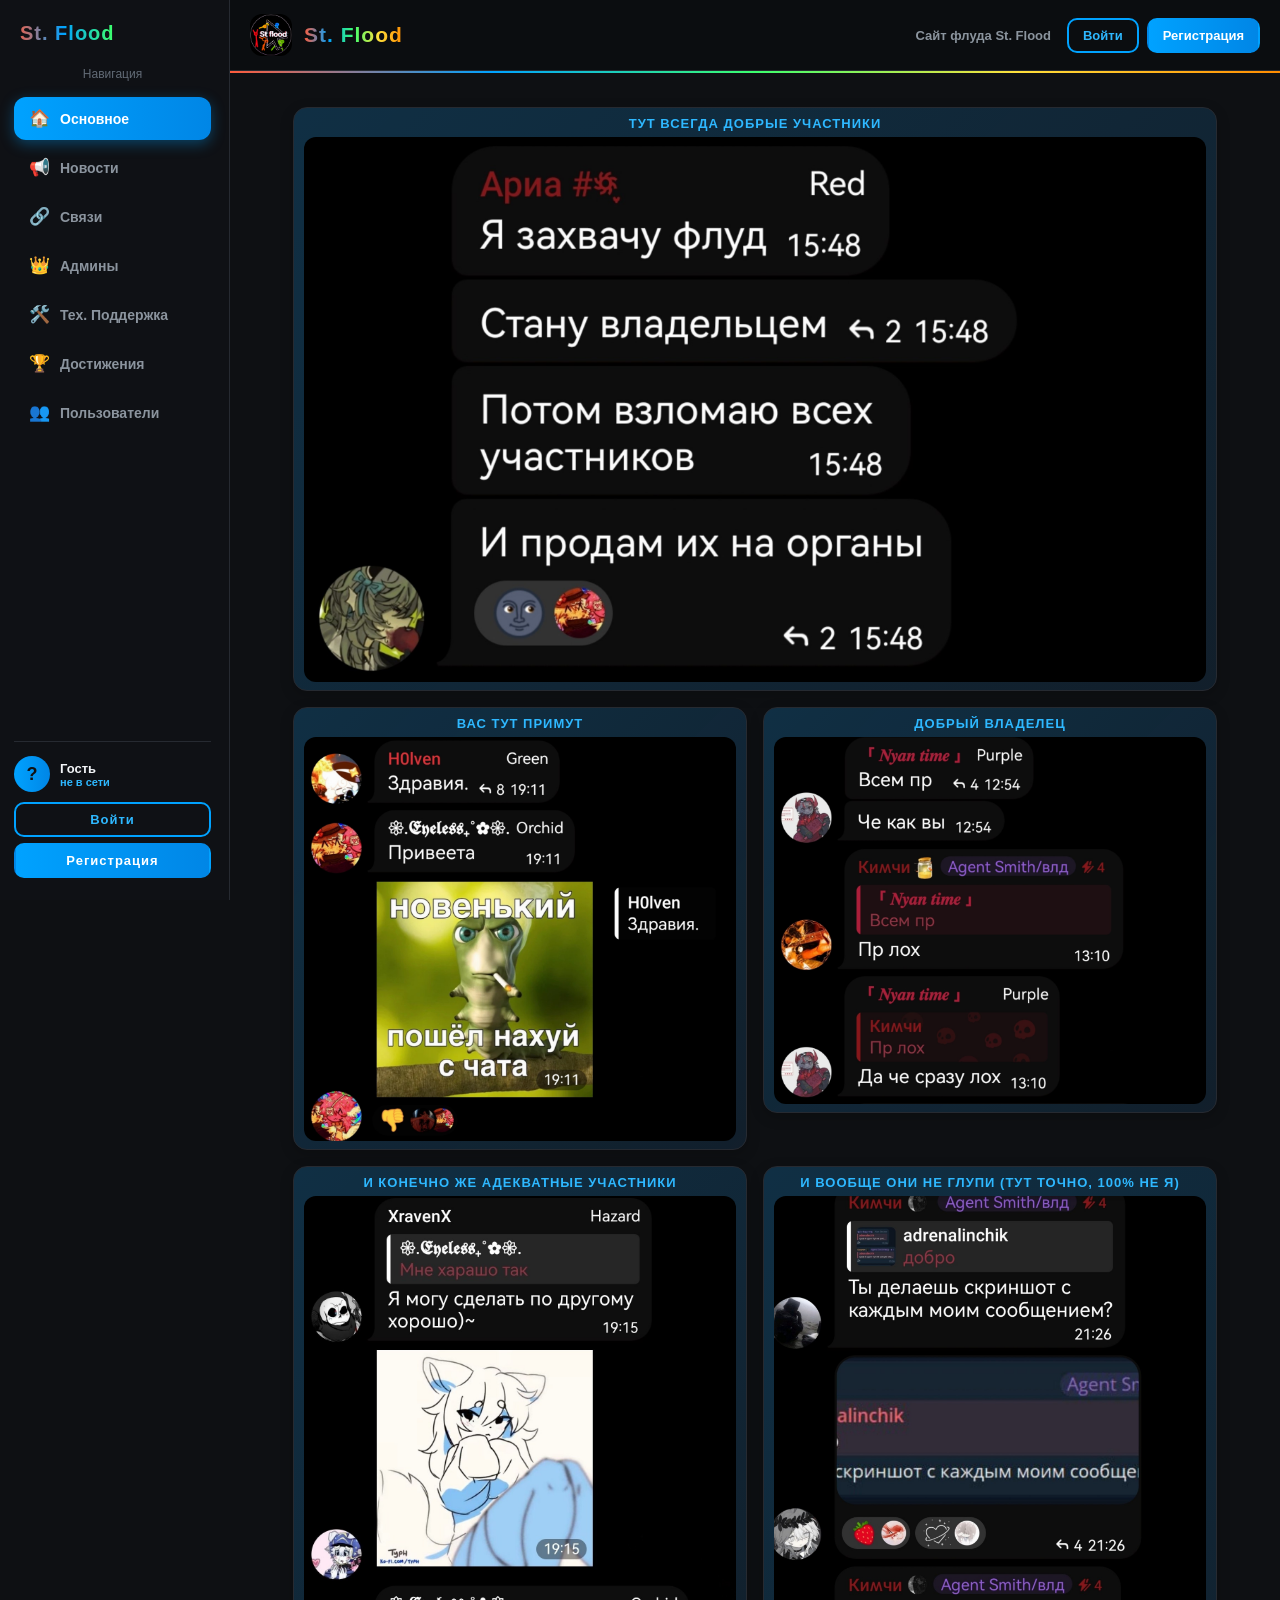
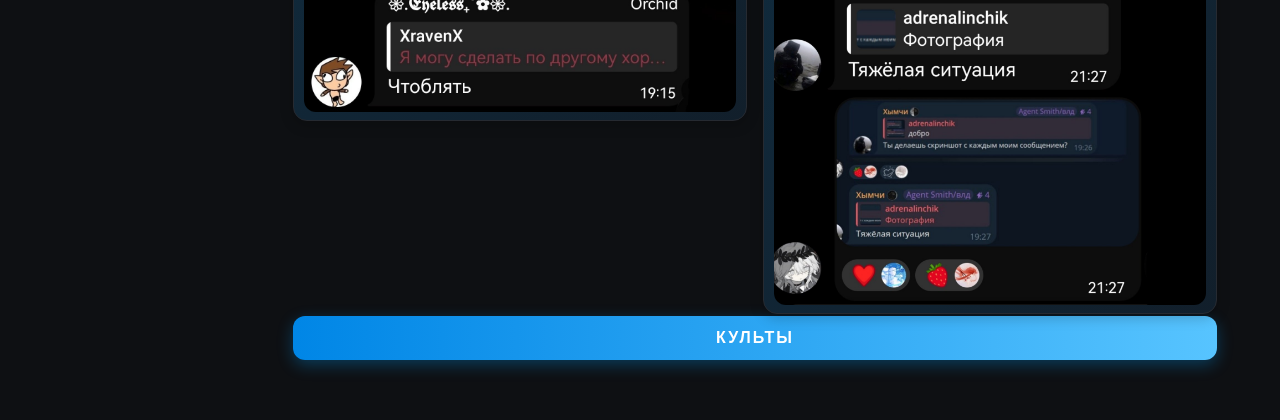
==== index.html @ 1442eb41 "feat: dobro blocks - 2 rows of 2 with glypi" ====
<!DOCTYPE html>
<html lang="ru">
<head>
<meta charset="UTF-8">
<meta name="viewport" content="width=device-width, initial-scale=1.0">
<title>Основное — St. Flood</title>
<link rel="stylesheet" href="css/style.css">
</head>
<body>

<header class="header">
  <div class="header-left">
    <button type="button" class="menu-toggle" id="menuToggle" title="Открыть меню">☰</button>
    <img class="header-avatar" src="img/avatar.jpg" alt="avatar">
    <div class="header-title">St. Flood</div>
  </div>
  <div class="header-center">Сайт флуда St. Flood</div>
  <div class="header-right" id="hdrAuth"></div>
</header>
<div class="sep"></div>

<div class="sidebar-backdrop" id="sidebarBackdrop"></div>

<nav class="sidebar" id="sidebar">
  <button type="button" class="sidebar-close" id="sidebarClose" title="Закрыть меню">✕</button>
  <div class="sidebar-logo">St. Flood</div>
  <div class="sidebar-center">Навигация</div>
  <div class="tabs">
    <a href="index.html" class="active"><span class="ico">🏠</span>Основное</a>
    <a href="news.html"><span class="ico">📢</span>Новости</a>
    <a href="links.html"><span class="ico">🔗</span>Связи</a>
    <a href="admins.html"><span class="ico">👑</span>Админы</a>
    <a href="support.html"><span class="ico">🛠️</span>Тех. Поддержка</a>
    <a href="achievements.html"><span class="ico">🏆</span>Достижения</a>
    <a href="users.html"><span class="ico">👥</span>Пользователи</a>
  </div>
  <div class="sidebar-user" id="sidebarUser"></div>
</nav>

<div class="content">

  <div class="good-row">

    <div class="dobro-block big">
      <p class="cap">Тут всегда добрые участники</p>
      <img src="img/dobro2.png" alt="dobro2.png">
    </div>

    <div class="dobro-block">
      <p class="cap">Вас тут примут</p>
      <img src="img/dobro1.png" alt="dobro1.png">
    </div>

    <div class="dobro-block">
      <p class="cap">Добрый владелец</p>
      <img src="img/vld.png" alt="vld.png">
    </div>

    <div class="dobro-block">
      <p class="cap">И конечно же адекватные участники</p>
      <img src="img/adekvat.jpg" alt="adekvat.jpg">
    </div>

    <div class="dobro-block">
      <p class="cap">И вообще они не глупи (тут точно, 100% не я)</p>
      <img src="img/glypi.jpg" alt="glypi.jpg">
    </div>

  </div>

  <button class="cults-btn">КУЛЬТЫ</button>

  <div id="cults">
    <div class="cult-item">
      <div class="cult-name">ПЕРВЫЙ КУЛЬТ</div>
      <img class="ph" src="img/kylt1.jpg" alt="kylt1.jpg">
    </div>
    <div class="cult-item">
      <div class="cult-name">ВТОРОЙ КУЛЬТ</div>
      <img class="ph" src="img/kylt2.jpg" alt="kylt2.jpg">
    </div>
    <div class="cult-item">
      <div class="cult-name">ТРЕТИЙ КУЛЬТ</div>
      <img class="ph" src="img/kylt3.png" alt="kylt3.png">
    </div>
  </div>

</div>

<script src="js/config.js"></script>
<script src="js/vendor/supabase.min.js"></script>
<script src="js/auth.js"></script>
<script>initAuth();</script>
<script src="js/script.js"></script>

<script>
/* ─── открытие/закрытие меню (только телефон) ─── */
var sidebar = document.getElementById('sidebar');
var backdrop = document.getElementById('sidebarBackdrop');
var isMobile = function () { return window.innerWidth <= 900; };
function openMenu() {
  if (!isMobile()) return;
  document.body.classList.remove('menu-close');
  document.body.classList.add('menu-open');
  if (sidebar) sidebar.classList.remove('closed');
}
function closeMenu() {
  if (!isMobile()) return;
  document.body.classList.remove('menu-open');
  document.body.classList.add('menu-close');
  if (sidebar) sidebar.classList.add('closed');
}
var mt = document.getElementById('menuToggle');
if (mt) mt.addEventListener('click', function () {
  if (!isMobile()) return;
  var open = document.body.classList.contains('menu-open');
  if (open) { closeMenu(); } else { openMenu(); }
});
var sc = document.getElementById('sidebarClose');
if (sc) sc.addEventListener('click', closeMenu);
if (backdrop) backdrop.addEventListener('click', closeMenu);
var sa = document.querySelectorAll('.sidebar .tabs a');
for (var si = 0; si < sa.length; si++) {
  sa[si].addEventListener('click', function () { if (isMobile()) closeMenu(); });
}
window.addEventListener('resize', function () {
  if (!isMobile()) {
    document.body.classList.remove('menu-open', 'menu-close');
    if (sidebar) sidebar.classList.remove('closed');
  }
});
</script>
</body>
</html>
---- css/style.css ----
* { margin: 0; padding: 0; box-sizing: border-box; }

:root {
  --bg: #0e1013;
  --panel: rgba(20,23,28,.94);
  --glass-rgb: 255,255,255;
  --input-bg: #131519;
  --modal-bg: #131519;
  --toast-bg: #16181d;
  --sticky-bg: rgba(12,14,17,.96);
  --text: #c7ccd3;
  --text-strong: #f2f4f7;
  --text-dim: #8b949e;
  --text-dim2: #626b76;
  --text-soft: #aeb6c0;
  --accent: #00a2ff;
  --accent-hi: #2eb8ff;
  --accent-lite: #57c4ff;
  --accent-rgb: 0,162,255;
  --accent2-rgb: 0,170,255;
  --accent3-rgb: 0,134,230;
  --accent-hi-rgb: 46,184,255;
  --ok: #12b16c;
  --ok-rgb: 18,177,108;
  --info: #17a2e8;
  --info-rgb: 23,162,232;
  --danger: #e0434f;
  --danger-rgb: 224,67,79;
  --red: #e0434f;
  --red-rgb: 224,67,79;
  --yellow: #e0a30a;
  --gold: #c7950c;
  --danger-soft: #ffb4b9;
  --border: #262a31;
  --ach-warn: #ffc94d;
  --ach-warn-bg: rgba(255,201,77,.14);
  --ach-warn-border: rgba(255,201,77,.45);
  --grad-rainbow: linear-gradient(90deg, #ff5c3c, #00a2ff, #3cff6e, #ffe03c, #ff8c00);
  --grad-btn: linear-gradient(90deg, #00a2ff, #0086e6);
  --grad-btn-hover: linear-gradient(90deg, #2eb8ff, #12a0f2);
  --grad-btn-cults: linear-gradient(90deg, #0086e6, #57c4ff);
  --grad-ach: linear-gradient(90deg, #e0a30a, #00a2ff, #e0434f);
  --grad-bubble: linear-gradient(135deg, rgba(0,162,255,.18), rgba(0,134,230,.08));
  --grad-warn: linear-gradient(90deg, rgba(224,67,79,.16), rgba(0,162,255,.12));
  --sidebar-width: 230px;
}

body {
  background: var(--bg);
  color: var(--text);
  font-family: -apple-system, BlinkMacSystemFont, "Segoe UI", Roboto, Arial, sans-serif;
  min-height: 100vh;
  padding-left: var(--sidebar-width);
  transition: padding-left .25s ease;
}

/* ─── sidebar слева ─── */
.sidebar {
  position: fixed;
  top: 0;
  left: 0;
  width: var(--sidebar-width);
  height: 100vh;
  background: rgba(16,18,22,.96);
  border-right: 1px solid var(--border);
  padding: 22px 18px 22px 14px;
  display: flex;
  flex-direction: column;
  gap: 6px;
  overflow-y: auto;
  z-index: 100;
  transition: transform .25s ease;
}

.sidebar-close {
  display: none;
}

.sidebar-logo {
  font-size: 20px;
  font-weight: 900;
  letter-spacing: 1px;
  background: var(--grad-rainbow);
  -webkit-background-clip: text;
  background-clip: text;
  color: transparent;
  margin-bottom: 16px;
  padding: 0 6px;
}

.sidebar-center {
  font-size: 12px;
  color: var(--text-dim2);
  text-align: center;
  margin-bottom: 10px;
}

.sidebar .tabs {
  display: flex;
  flex-direction: column;
  gap: 6px;
}

.sidebar .tabs a {
  display: flex;
  align-items: center;
  gap: 10px;
  padding: 11px 14px;
  border-radius: 12px;
  color: var(--text-dim);
  text-decoration: none;
  font-size: 14px;
  font-weight: 700;
  transition: background .15s, color .15s, transform .1s;
}
.sidebar .tabs a .ico { font-size: 17px; width: 22px; text-align: center; }
.sidebar .tabs a:hover { background: rgba(var(--accent-rgb),.08); color: var(--text-strong); }
.sidebar .tabs a.active {
  background: var(--grad-btn);
  color: #fff;
  box-shadow: 0 4px 14px rgba(var(--accent-rgb),.35);
}
.sidebar .tabs a.active:hover { color: #fff; transform: translateY(-1px); }

.sidebar-user {
  margin-top: auto;
  padding-top: 14px;
  border-top: 1px solid var(--border);
  display: flex;
  flex-direction: column;
  gap: 10px;
}
.sidebar-user-top {
  display: flex;
  align-items: center;
  gap: 10px;
}
.sidebar-user-ava { flex-shrink: 0; }
.sidebar-user-info { flex: 1; min-width: 0; }
.sidebar-user .hdr-avatar-circle {
  flex: 0 0 36px;
  width: 36px;
  height: 36px;
  border-radius: 50%;
  display: flex;
  align-items: center;
  justify-content: center;
  font-size: 20px;
}
.sidebar-user .hdr-avatar-img { width: 36px; height: 36px; }
.sidebar-user .su-name { font-size: 13px; font-weight: 800; color: var(--text-strong); white-space: nowrap; overflow: hidden; text-overflow: ellipsis; }
.sidebar-user .su-nick {
  display: block;
  font-size: 13px;
  font-weight: 800;
  color: var(--text-strong);
  text-decoration: none;
  white-space: nowrap;
  overflow: hidden;
  text-overflow: ellipsis;
}
.sidebar-user .su-nick:hover { color: var(--accent-hi); }
.sidebar-user .su-role { font-size: 11px; color: var(--accent-hi); font-weight: 700; }
.su-links {
  display: flex;
  flex-direction: column;
  gap: 6px;
  width: 100%;
}
.su-btn {
  display: block;
  width: 100%;
  font-family: inherit;
  font-size: 13px;
  font-weight: 700;
  letter-spacing: 1px;
  color: var(--accent-hi);
  background: transparent;
  border: 2px solid var(--accent);
  border-radius: 10px;
  padding: 8px 14px;
  cursor: pointer;
  text-align: center;
  text-decoration: none;
  transition: background .15s, color .15s;
}
.su-btn:hover { background: rgba(var(--accent-rgb),.08); color: var(--accent-hi); }
.su-btn-prim { background: var(--grad-btn); border-color: transparent; color: #fff; }
.su-btn-prim:hover { background: var(--grad-btn-hover); color: #fff; }
.su-btn-danger { color: #ff9aa0; border-color: var(--danger); }
.su-btn-danger:hover { background: rgba(var(--danger-rgb),.12); color: #ffb4b9; }

/* ─── шапка ─── */
.header {
  display: flex;
  align-items: center;
  gap: 16px;
  padding: 14px 20px;
  background: var(--sticky-bg);
  border-bottom: 1px solid var(--border);
  position: sticky;
  top: 0;
  z-index: 40;
  transition: padding-left .25s ease;
}
.header-left { display: flex; align-items: center; gap: 12px; }
.menu-toggle {
  display: none;
}
.header-avatar { width: 42px; height: 42px; border-radius: 12px; object-fit: cover; }
.header-title {
  font-size: 21px;
  font-weight: 900;
  letter-spacing: 1px;
  background: var(--grad-rainbow);
  -webkit-background-clip: text;
  background-clip: text;
  color: transparent;
}
.header-center { margin-left: auto; font-size: 13px; font-weight: 700; color: var(--text-dim); }
.header-right { display: flex; align-items: center; gap: 8px; }
.hdr-btn {
  font-family: inherit;
  font-size: 13px;
  font-weight: 700;
  color: var(--accent-hi);
  background: transparent;
  border: 2px solid var(--accent);
  border-radius: 10px;
  padding: 8px 14px;
  cursor: pointer;
  transition: background .15s, color .15s;
}
.hdr-btn:hover { background: rgba(var(--accent-rgb),.08); }
.hdr-btn-prim { background: var(--grad-btn); border-color: transparent; color: #fff; }
.hdr-btn-prim:hover { background: var(--grad-btn-hover); color: #fff; }
.hdr-nick-link { text-decoration: none; color: var(--text-strong); font-weight: 800; font-size: 14px; }
.hdr-avatar-link { text-decoration: none; }
.hdr-avatar-circle {
  display: inline-flex;
  align-items: center;
  justify-content: center;
  border-radius: 50%;
  color: #111;
  font-weight: 700;
  overflow: hidden;
  flex-shrink: 0;
}
.hdr-avatar-img { border-radius: 50%; object-fit: cover; border: 2px solid var(--accent-hi); }
.notif-bell { position: relative; text-decoration: none; font-size: 18px; }
.notif-count {
  position: absolute;
  top: -7px;
  right: -8px;
  background: var(--red);
  color: #fff;
  font-size: 11px;
  font-weight: 800;
  border-radius: 10px;
  padding: 1px 6px;
  box-shadow: 0 0 8px rgba(var(--red-rgb),.53);
}
.theme-switch {
  font-family: inherit;
  font-size: 12px;
  font-weight: 700;
  color: var(--text);
  background: var(--input-bg);
  border: 1px solid var(--border);
  border-radius: 8px;
  padding: 6px 8px;
  cursor: pointer;
}

.sep {
  height: 2px;
  background: var(--grad-rainbow);
}

/* ─── контент ─── */
.content {
  max-width: 960px;
  margin: 34px auto 60px;
  padding: 0 18px;
}

body.menu-open .sidebar { transform: translateX(0); }

.cap { font-size: 13px; font-weight: 800; color: var(--accent-hi); text-transform: uppercase; letter-spacing: 1px; margin-bottom: 10px; }

/* ─── добрый блок ─── */
.good-row { display: grid; grid-template-columns: repeat(2, 1fr); gap: 16px; align-items: start; }
.dobro-block {
  background: var(--grad-bubble), var(--panel);
  border: 1px solid var(--border);
  border-radius: 14px;
  padding: 8px 10px;
  text-align: center;
  box-shadow: 0 4px 14px rgba(0,0,0,.2);
}
.dobro-block .cap { margin-bottom: 6px; }
.dobro-block img {
  display: block;
  width: 100%;
  min-height: 260px;
  object-fit: contain;
  border-radius: 12px;
  margin: 0 auto;
}
.dobro-block.big { grid-column: 1 / -1; }
.dobro-block.big img { width: 100%; }
#cults .ph {
  display: block;
  max-width: 100%;
  width: 100%;
  height: auto;
  margin: 0;
  border-radius: 10px;
}

.cults-btn {
  display: block;
  width: 100%;
  margin: 2px 0 4px;
  font-family: inherit;
  font-size: 16px;
  font-weight: 900;
  letter-spacing: 2px;
  color: #fff;
  background: var(--grad-btn-cults);
  border: none;
  border-radius: 12px;
  padding: 13px;
  cursor: pointer;
  box-shadow: 0 5px 16px rgba(var(--accent-rgb),.3);
  transition: transform .1s, box-shadow .15s;
}
.cults-btn:hover { box-shadow: 0 8px 22px rgba(var(--accent-rgb),.45); transform: translateY(-1px); }
#cults { display: none; margin-top: 12px; text-align: center; }
#cults.open { display: block; }
#cults .cult-name {
  font-size: 18px;
  font-weight: 900;
  color: var(--accent);
  margin: 22px 0 12px;
  text-align: center;
}
#cults .cult-item {
  max-width: 560px;
  margin: 0 auto 20px;
  padding: 14px;
  border: 2px solid var(--accent);
  border-radius: 16px;
  background: var(--panel);
  box-shadow: 0 6px 20px rgba(0,0,0,.25), 0 0 12px rgba(var(--accent-rgb),.2);
  text-align: center;
}

/* страницы-вкладки */
.page { display: none; }
.page.active { display: block; animation: fadeIn .2s ease; }
@keyframes fadeIn { from { opacity: 0; transform: translateY(6px); } to { opacity: 1; transform: none; } }

.list-card {
  background: var(--panel);
  border: 1px solid var(--border);
  border-radius: 16px;
  padding: 14px 16px;
  margin-bottom: 12px;
  display: flex;
  align-items: center;
  gap: 12px;
  box-shadow: 0 4px 14px rgba(0,0,0,.22);
}
.list-card .lc-ava { width: 40px; height: 40px; border-radius: 50%; display: flex; align-items: center; justify-content: center; font-size: 22px; flex: 0 0 40px; }
.list-card .lc-name { font-weight: 800; color: var(--text-strong); font-size: 14px; }
.list-card .lc-role { font-size: 11px; font-weight: 700; color: var(--accent-hi); }
.list-card .lc-sub { font-size: 12px; color: var(--text-dim2); }
.list-card .lc-right { margin-left: auto; text-align: right; font-size: 12px; color: var(--text-dim); }

.badge {
  display: inline-block;
  font-size: 11px;
  font-weight: 800;
  padding: 3px 9px;
  border-radius: 20px;
  color: #fff;
  background: var(--grad-btn);
}
.badge-ok { background: var(--ok); }
.badge-warn { background: var(--ach-warn); color: #fff; }
.badge-red { background: var(--red); }

.mustchange-bar {
  display: none;
  background: var(--grad-warn);
  border-bottom: 1px solid var(--danger);
  color: var(--danger-soft);
  padding: 10px 16px;
  font-size: 13px;
  font-weight: 700;
}
.mustchange-bar a { color: var(--danger-soft); }

.sidebar-backdrop {
  position: fixed;
  inset: 0;
  background: rgba(15,25,40,.4);
  opacity: 0;
  pointer-events: none;
  transition: opacity .25s ease;
  z-index: 90;
}
body.menu-open .sidebar-backdrop { opacity: 1; pointer-events: auto; }

@media (max-width: 900px) {
  :root { --sidebar-width: 0px; }
  body { overflow-x: hidden; padding-left: 0; }
  .header { padding: 10px 12px; gap: 10px; }
  .header-title { font-size: 18px; }
  .header-avatar { width: 36px; height: 36px; border-radius: 10px; }
  .menu-toggle {
    display: flex;
    width: 36px;
    height: 36px;
    border: 1px solid var(--border);
    border-radius: 10px;
    background: var(--panel);
    color: var(--accent-hi);
    font-size: 16px;
    line-height: 1;
    cursor: pointer;
    align-items: center;
    justify-content: center;
    transition: background .15s, color .15s;
    margin-left: -8px;
    flex-shrink: 0;
  }
  .menu-toggle:hover { background: var(--grad-btn); color: #fff; }
  .sidebar-close {
    display: flex;
    position: absolute;
    top: 10px;
    right: 10px;
    width: 30px;
    height: 30px;
    border: none;
    border-radius: 8px;
    background: rgba(var(--accent-rgb),.08);
    color: var(--accent-hi);
    font-size: 14px;
    font-weight: 800;
    cursor: pointer;
    align-items: center;
    justify-content: center;
    transition: background .15s, color .15s;
    z-index: 110;
  }
  .sidebar-close:hover { background: var(--grad-btn); color: #fff; }
  .sidebar {
    position: fixed;
    width: min(280px, 84vw);
    box-shadow: 4px 0 24px rgba(0,0,0,.4);
    transform: translateX(-100%);
    transition: transform .25s ease;
  }
  body.menu-open .sidebar { transform: translateX(0); }
  body.menu-close .header,
  body.menu-close .sep,
  body.menu-close .content,
  body.menu-close .mustchange-bar { padding-left: 0; }
  body.menu-open .sidebar-backdrop { opacity: 1; pointer-events: auto; }
  .good-row { grid-template-columns: 1fr; }
  .dobro-block img { width: 100%; min-height: 180px; object-fit: contain; }
  .content { padding: 0 14px; margin: 20px auto 40px; }
  .sup-body { flex-direction: column; }
  .sup-requests {
    width: 100%;
    flex-direction: column;
    overflow: visible;
    border-right: none;
    border-bottom: 2px solid rgba(var(--accent-rgb),.35);
    min-height: auto;
    max-height: none;
    flex-shrink: 0;
    gap: 0;
  }
  .sup-req-tab {
    width: 100%;
    border-left: 3px solid transparent;
    border-bottom: 1px solid rgba(var(--accent-rgb),.18);
    padding: 14px 16px;
  }
  .sup-req-tab-active { border-left-color: var(--accent); border-bottom-color: rgba(var(--accent-rgb),.18); }
  .sup-req-tab-meta { flex-wrap: wrap; gap: 4px; }
  .sup-req-tab-nick { font-size: 15px; }
  .sup-req-tab-status { font-size: 12px; }
  .sup-req-tab-date { font-size: 12px; }
  .sup-chat-wrap { min-height: 60vh; }
  .sup-reqs-title { padding: 8px 14px; font-size: 12px; letter-spacing: .5px; }
  .sup-req-tab-row { gap: 8px; }
  .support-center { padding: 0; }
}

/* ─── admins ─── */
.admins-title {
  font-size: 36px;
  font-weight: 800;
  background: var(--grad-rainbow);
  -webkit-background-clip: text;
  -webkit-text-fill-color: transparent;
  background-clip: text;
  margin: 10px 0 30px;
  text-align: center;
}
.admins-row {
  display: flex;
  justify-content: center;
  gap: 18px;
  flex-wrap: wrap;
  margin-bottom: 18px;
}
.admin {
  flex: 0 1 240px;
  background: var(--panel);
  border: 2px solid var(--accent);
  border-radius: 12px;
  padding: 16px 18px 20px;
  box-shadow: 0 0 16px rgba(var(--accent-rgb),.25);
}
.admin-num {
  font-size: 14px;
  font-weight: 600;
  color: var(--text-dim2);
  margin-bottom: 4px;
}
.admin-name {
  font-size: 22px;
  font-weight: 800;
  color: var(--text-strong);
}
.admin-role {
  font-size: 15px;
  font-weight: 600;
  color: var(--accent-lite);
  margin-bottom: 14px;
}
.admin-founder {
  font-size: 13px;
  font-weight: 800;
  color: var(--gold);
  letter-spacing: .5px;
  margin-top: -8px;
  margin-bottom: 14px;
}
.admin img {
  max-width: 100%;
  max-height: 40vh;
  display: block;
  margin: 0 auto;
  border: 2px solid var(--info);
  border-radius: 8px;
}

.empty {
  color: var(--text-dim2);
  font-size: 15px;
  padding: 60px 20px;
}
.link-block {
  margin: 20px auto 6px;
  font-size: 22px;
  font-weight: 700;
  background: var(--grad-rainbow);
  -webkit-background-clip: text;
  -webkit-text-fill-color: transparent;
  background-clip: text;
  text-align: center;
}
.link-card {
  display: block;
  width: fit-content;
  margin: 8px auto 14px;
  padding: 14px 28px;
  background: var(--panel);
  border: 2px solid var(--info);
  border-radius: 10px;
  box-shadow: 0 0 14px rgba(var(--info-rgb),.25);
  text-align: center;
}
.link-card a {
  color: var(--info);
  font-size: 18px;
  font-weight: 600;
  text-decoration: none;
}
.link-card a:hover {
  text-decoration: underline;
}
.link-note {
  font-size: 15px;
  line-height: 1.8;
  color: var(--text-soft);
  max-width: 620px;
  margin: 10px auto 0;
  text-align: center;
}

/* ─── support ─── */
body.sup-page {
  display: flex;
  flex-direction: column;
  min-height: 100vh;
}
body.sup-page .content {
  flex: 1;
  display: flex;
  flex-direction: column;
  padding: 14px 24px 14px;
  max-width: none;
  margin: 0 auto;
}
body.sup-page .support-center {
  flex: 1;
  width: 100%;
  max-width: 900px;
  margin: 0 auto;
  display: flex;
  flex-direction: column;
  min-height: 0;
}
body.sup-page .sup-body {
  flex: 1;
  display: flex;
  min-height: 0;
}
body.sup-page .sup-feed {
  flex: 1;
  min-height: 0;
  max-height: none;
  overflow-y: auto;
  padding-bottom: 8px;
}
body.sup-page .sup-dialog-input {
  flex-shrink: 0;
}
.sup-body {
  flex: 1;
  display: flex;
  min-height: 0;
}
.sup-chat-wrap {
  flex: 1;
  min-width: 0;
  display: flex;
  flex-direction: column;
  min-height: 0;
}
.sup-requests {
  display: none;
  flex-direction: column;
  width: 320px;
  flex-shrink: 0;
  border-right: 2px solid rgba(var(--accent-rgb),.35);
  overflow-y: auto;
  min-height: 0;
}
.sup-reqs-title {
  padding: 12px 14px;
  font-size: 13px;
  font-weight: 800;
  letter-spacing: 1px;
  text-transform: uppercase;
  color: var(--accent);
  border-bottom: 1px solid rgba(var(--accent-rgb),.35);
  position: sticky;
  top: 0;
  background: var(--sticky-bg);
  z-index: 1;
}
.sup-reqs-empty {
  padding: 18px 14px;
  color: var(--text-dim);
  font-size: 13px;
}
.sup-req-tab {
  padding: 10px 14px;
  border-bottom: 1px solid rgba(var(--accent-rgb),.18);
  cursor: pointer;
  border-left: 3px solid transparent;
}
.sup-req-tab:hover {
  background: rgba(var(--accent-rgb),.08);
}
.sup-req-tab-active {
  background: rgba(var(--accent-rgb),.14);
  border-left-color: var(--accent);
}
.sup-req-tab-closed {
  opacity: .6;
}
.sup-req-tab-nick {
  color: var(--text);
  font-weight: 700;
  font-size: 14px;
  white-space: nowrap;
  overflow: hidden;
  text-overflow: ellipsis;
}
.sup-req-tab-meta {
  display: flex;
  align-items: center;
  gap: 8px;
  margin-top: 4px;
}
.sup-req-tab-status {
  font-size: 11px;
  font-weight: 700;
}
.sup-req-tab-date {
  font-size: 11px;
  color: var(--text-dim2);
}
.sup-req-tab-reason {
  margin-top: 4px;
  font-size: 11px;
  color: var(--text-dim2);
  white-space: nowrap;
  overflow: hidden;
  text-overflow: ellipsis;
}
.support-center {
  max-width: 900px;
  margin: 20px auto;
  background: var(--panel);
  border: 2px solid var(--accent);
  border-radius: 14px;
  font-family: inherit;
  box-shadow: 0 4px 24px rgba(0,0,0,.5);
  text-align: left;
  overflow: hidden;
}
.sup-head {
  display: flex;
  align-items: center;
  justify-content: space-between;
  gap: 12px;
  padding: 12px 16px;
  border-bottom: 1px solid rgba(var(--accent-rgb),.35);
}
.sup-head-title {
  font-size: 17px;
  font-weight: 800;
  letter-spacing: 1px;
  text-transform: uppercase;
  background: var(--grad-rainbow);
  -webkit-background-clip: text;
  -webkit-text-fill-color: transparent;
  background-clip: text;
}
.sup-feed {
  padding: 16px 16px 10px;
  max-height: 52vh;
  overflow-y: auto;
  scrollbar-width: thin;
  scrollbar-color: var(--accent) var(--input-bg);
}
.sup-feed::-webkit-scrollbar {
  width: 8px;
}
.sup-feed::-webkit-scrollbar-track {
  background: var(--input-bg);
  border-left: 1px solid rgba(var(--accent-rgb),.25);
}
.sup-feed::-webkit-scrollbar-thumb {
  background: var(--accent);
  border-radius: 4px;
}
.sup-feed::-webkit-scrollbar-thumb:hover {
  background: var(--accent-hi);
}
.support-empty {
  color: var(--text-dim);
  font-size: 14px;
  padding: 24px 16px;
  text-align: center;
  display: flex;
  flex-direction: column;
  align-items: center;
  justify-content: center;
  gap: 14px;
  flex: 1;
}
.support-empty:empty {
  display: none;
}
.sup-req {
  margin-bottom: 2px;
}
.sup-req.closed {
  opacity: .65;
}
.sup-req.closed:hover {
  opacity: 1;
}
.sup-req-date {
  color: var(--accent);
  font-size: 12px;
  letter-spacing: 1px;
  text-align: center;
  padding-bottom: 8px;
  margin-bottom: 14px;
  border-bottom: 1px dashed rgba(var(--accent-rgb),.45);
}
.sup-req.closed .sup-req-date {
  text-decoration: underline;
  text-underline-offset: 4px;
  opacity: .6;
}
.sup-req-sep {
  margin: 18px 0;
  border: 0;
  border-top: 1px solid rgba(var(--accent-rgb),.3);
}

/* thread */
.sup-msg {
  display: flex;
  flex-direction: column;
  margin-bottom: 16px;
  max-width: 100%;
}
.msg-them,
.msg-a {
  align-items: flex-start;
}
.msg-them .sup-msg-meta {
  justify-content: flex-start;
}
.msg-me,
.msg-q {
  align-items: flex-end;
}
.msg-me .sup-msg-meta {
  justify-content: flex-end;
}
.sup-msg-meta {
  display: flex;
  align-items: center;
  gap: 10px;
  margin-bottom: 6px;
  max-width: 100%;
}
.sup-msg-tag {
  display: inline-block;
  color: var(--accent);
  border: 1px solid var(--accent);
  background: rgba(var(--accent-rgb),.06);
  padding: 1px 10px;
  font-size: 12px;
  font-weight: 700;
  letter-spacing: 1px;
  border-radius: 6px;
  max-width: 220px;
  white-space: nowrap;
  overflow: hidden;
  text-overflow: ellipsis;
}
.sup-msg-time {
  color: var(--text-dim2);
  font-size: 11px;
  white-space: nowrap;
}
.sup-msg-status {
  display: inline-flex;
  align-items: center;
  gap: 5px;
  font-size: 12px;
  font-weight: 700;
}
.sup-msg-status .dot {
  width: 7px;
  height: 7px;
  border-radius: 50%;
  display: inline-block;
}
.status-on {
  color: var(--ok);
}
.status-on .dot {
  background: var(--ok);
}
.status-off {
  color: var(--danger);
}
.status-off .dot {
  background: var(--danger);
}
.sup-msg-bubble {
  color: var(--text);
  border: 2px solid var(--accent);
  background: rgba(var(--glass-rgb),.03);
  border-radius: 10px;
  padding: 10px 14px;
  font-size: 15px;
  line-height: 1.5;
  max-width: 90%;
  white-space: pre-wrap;
  word-break: break-word;
}
.sup-msg.msg-me .sup-msg-bubble {
  background: var(--grad-bubble);
  border-color: var(--accent);
}
.sup-req-header {
  padding-bottom: 12px;
  margin-bottom: 14px;
  border-bottom: 1px dashed rgba(var(--accent-rgb),.45);
}
.sup-req-title {
  color: var(--accent);
  font-size: 12px;
  letter-spacing: 1px;
  text-align: center;
}
.sup-req-subtitle {
  color: var(--text-dim);
  font-size: 12px;
  text-align: center;
  margin-top: 4px;
}
.sup-date-sep {
  color: var(--accent);
  font-size: 12px;
  letter-spacing: 1px;
  text-align: center;
  padding-bottom: 8px;
  margin: 4px 0 14px;
  border-bottom: 1px dashed rgba(var(--accent-rgb),.45);
}
.sup-req-closed {
  border: 1px solid rgba(var(--accent-rgb),.4);
  border-left: 3px solid var(--ok);
  border-radius: 10px;
  background: rgba(var(--ok-rgb),.05);
  padding: 8px 12px;
  margin-top: 4px;
}
.sup-closed-label {
  color: var(--ok);
  font-size: 12px;
  font-weight: 700;
  text-decoration: underline;
  text-underline-offset: 3px;
  margin-bottom: 3px;
}
.sup-closed-reason {
  color: var(--text-soft);
  font-size: 13px;
  line-height: 1.5;
  white-space: pre-wrap;
  word-break: break-word;
}
.sup-req-actions {
  display: flex;
  justify-content: flex-end;
  margin-top: 8px;
}
.sup-btn-danger {
  font-family: inherit;
  font-size: 13px;
  font-weight: 700;
  letter-spacing: 1px;
  color: var(--accent);
  background: transparent;
  border: 1px solid var(--accent);
  border-radius: 8px;
  padding: 6px 14px;
  cursor: pointer;
}
.sup-btn-danger:hover {
  background: rgba(var(--accent-rgb),.12);
}
.sup-dialog-input {
  display: flex;
  gap: 10px;
  padding: 14px 16px;
  border-top: 1px solid rgba(var(--accent-rgb),.35);
}
.sup-dialog-input input {
  flex: 1;
  min-width: 0;
  box-sizing: border-box;
  font-family: inherit;
  font-size: 15px;
  color: var(--text);
  caret-color: var(--accent);
  background: var(--input-bg);
  border: 2px solid var(--accent);
  border-radius: 8px;
  padding: 10px 14px;
  outline: none;
}
.sup-dialog-input input::placeholder {
  color: var(--text-dim2);
}
.sup-dialog-input input:focus {
  border-color: var(--accent-hi);
}
.sup-send {
  width: 46px;
  height: 46px;
  flex-shrink: 0;
  display: flex;
  align-items: center;
  justify-content: center;
  font-size: 20px;
  font-weight: 700;
  color: var(--ok);
  background: transparent;
  border: 2px solid var(--accent);
  border-radius: 8px;
  cursor: pointer;
}
.sup-send:hover {
  background: rgba(var(--ok-rgb),.08);
}

/* modal */
.support-modal {
  display: none;
  position: fixed;
  top: 0;
  left: 0;
  width: 100%;
  height: 100%;
  background: rgba(0,0,0,.75);
  z-index: 100;
  align-items: center;
  justify-content: center;
}
.support-modal.open {
  display: flex;
}
.support-modal-box {
  width: 460px;
  max-width: 92vw;
  background: var(--modal-bg);
  border: 2px solid var(--accent);
  border-radius: 14px;
  padding: 20px;
  font-family: inherit;
  box-shadow: 0 8px 30px rgba(0,0,0,.6);
}
.support-modal-title {
  font-size: 17px;
  font-weight: 800;
  letter-spacing: 1px;
  text-transform: uppercase;
  background: var(--grad-rainbow);
  -webkit-background-clip: text;
  -webkit-text-fill-color: transparent;
  background-clip: text;
  margin-bottom: 16px;
}
.support-modal-label {
  font-size: 12px;
  color: var(--text-dim);
  margin-bottom: 6px;
}
.support-modal textarea,
.support-modal input[type="text"],
.support-modal input[type="email"],
.support-modal input[type="password"] {
  width: 100%;
  box-sizing: border-box;
  font-family: inherit;
  font-size: 15px;
  color: var(--text);
  background: var(--input-bg);
  border: 2px solid var(--border);
  border-radius: 8px;
  padding: 10px 12px;
  margin-bottom: 12px;
  outline: none;
  resize: vertical;
  min-height: 130px;
}
.support-modal input[type="text"],
.support-modal input[type="email"],
.support-modal input[type="password"] {
  min-height: 0;
  resize: none;
}
.support-modal textarea::placeholder,
.support-modal input::placeholder {
  color: var(--text-dim2);
}
.support-modal textarea:focus,
.support-modal input:focus {
  border-color: var(--accent);
}
.support-modal-btns {
  display: flex;
  gap: 10px;
  justify-content: flex-end;
}
.support-btn {
  font-family: inherit;
  font-size: 13px;
  font-weight: 700;
  letter-spacing: 1px;
  border: 2px solid var(--accent);
  border-radius: 8px;
  padding: 8px 18px;
  cursor: pointer;
  background: transparent;
  color: var(--accent);
}
.support-btn:hover {
  background: rgba(var(--accent-rgb),.12);
}
.support-btn-ghost {
  color: var(--text-dim);
  border-color: var(--border);
}
.support-btn-ghost:hover {
  background: rgba(var(--glass-rgb),.05);
  color: var(--text-strong);
}
.support-btn-primary {
background: var(--grad-btn);
border-color: transparent;
color: #fff;
}
.support-btn-primary:hover {
background: var(--grad-btn-hover);
color: #fff;
}
.support-btn-danger {
  font-family: inherit;
  font-size: 13px;
  font-weight: 700;
  letter-spacing: 1px;
  color: var(--danger);
  background: transparent;
  border: 2px solid var(--danger);
  border-radius: 8px;
  padding: 8px 18px;
  cursor: pointer;
}
.support-btn-danger:hover {
  background: rgba(var(--danger-rgb),.1);
}
.sup-close-error {
  display: none;
  font-size: 13px;
  font-weight: 700;
  color: var(--danger);
  margin: -6px 0 12px;
}

/* ─── support auth ─── */
.sup-auth {
  display: flex;
  align-items: center;
  gap: 10px;
}
.sup-login-btn {
  font-family: inherit;
  font-size: 13px;
  font-weight: 700;
  letter-spacing: 1px;
  color: var(--accent);
  background: transparent;
  border: 1px solid var(--accent);
  border-radius: 8px;
  padding: 6px 14px;
  cursor: pointer;
}
.sup-login-btn:hover {
  background: rgba(var(--accent-rgb),.12);
}
.sup-auth-nick {
  color: var(--text);
  font-weight: 700;
  font-size: 14px;
  max-width: 130px;
  white-space: nowrap;
  overflow: hidden;
  text-overflow: ellipsis;
}
.sup-auth-hint {
  color: var(--text-dim);
  font-size: 12px;
}
.auth-switch {
  display: flex;
  gap: 6px;
  margin-bottom: 14px;
}
.auth-switch-btn {
  font-family: inherit;
  font-size: 13px;
  font-weight: 700;
  color: var(--text-dim);
  background: transparent;
  border: none;
  border-bottom: 2px solid transparent;
  padding: 6px 12px 8px;
  cursor: pointer;
}
.auth-switch-btn.auth-switch-active {
  color: var(--accent);
  border-bottom-color: var(--accent);
}

/* ─── auth prompt (empty state) ─── */
.sup-auth-prompt-title {
  font-size: 18px;
  font-weight: 700;
  color: var(--text-dim);
  margin-bottom: 18px;
}
.sup-auth-prompt-btns {
  display: flex;
  gap: 14px;
  justify-content: center;
}
.sup-btn-primary {
  font-family: inherit;
  font-size: 16px;
  font-weight: 800;
  letter-spacing: 1px;
  color: #fff;
  background: var(--grad-btn);
  border: none;
  border-radius: 10px;
  padding: 12px 28px;
  cursor: pointer;
  box-shadow: 0 0 14px rgba(var(--accent2-rgb),.45);
}
.sup-btn-primary:hover {
  filter: brightness(1.15);
}
.sup-btn-register {
  font-family: inherit;
  font-size: 16px;
  font-weight: 800;
  letter-spacing: 1px;
  color: var(--accent);
  background: transparent;
  border: 2px solid var(--accent);
  border-radius: 10px;
  padding: 12px 28px;
  cursor: pointer;
}
.sup-btn-register:hover {
  background: rgba(var(--accent-rgb),.12);
}

/* ─── achievements ─── */
.ach-title {
  font-size: 26px;
  font-weight: 900;
  text-align: center;
  background: var(--grad-ach);
  -webkit-background-clip: text;
  -webkit-text-fill-color: transparent;
  background-clip: text;
  margin: 10px 0 6px;
}
.ach-desc {
  text-align: center;
  color: var(--text-dim);
  font-size: 14px;
  margin-bottom: 18px;
}
.ach-subtitle {
  font-size: 16px;
  font-weight: 800;
  color: var(--accent);
  margin: 22px 0 10px;
  border-bottom: 1px solid rgba(var(--accent-hi-rgb),.27);
  padding-bottom: 6px;
}
.ach-form-box {
  background: rgba(var(--glass-rgb),.03);
  border: 2px solid rgba(var(--accent-rgb),.35);
  border-radius: 12px;
  padding: 14px;
  display: flex;
  flex-direction: column;
  gap: 10px;
  max-width: 640px;
  margin: 0 auto 10px;
}
.ach-form-label { font-size: 14px; font-weight: 700; }
.ach-form-box textarea {
  background: var(--input-bg);
  border: 1px solid rgba(var(--accent-rgb),.4);
  color: var(--text);
  border-radius: 10px;
  padding: 10px;
  font-family: inherit;
  font-size: 14px;
  resize: vertical;
  min-height: 70px;
}
.ach-form-box textarea:focus { outline: none; border-color: var(--accent); }
.ach-toolbar { display: flex; gap: 6px; }
.ach-fmt {
  font-family: inherit;
  font-size: 13px;
  font-weight: 800;
  color: var(--accent-hi);
  background: var(--input-bg);
  border: 1px solid rgba(var(--accent-rgb),.4);
  border-radius: 8px;
  padding: 6px 12px;
  cursor: pointer;
  min-width: 36px;
}
.ach-fmt:hover { background: rgba(var(--accent-rgb),.12); }
.ach-fmt-i { font-style: italic; }
.ach-fmt-u { text-decoration: underline; }
.ach-img-row {
  display: flex;
  align-items: center;
  gap: 10px;
  flex-wrap: wrap;
}
.ach-img-name { font-size: 12px; color: var(--text-dim); }
.ach-img-preview {
  max-width: 120px;
  max-height: 100px;
  border-radius: 8px;
  border: 1px solid var(--border);
}
.ach-card {
  background: rgba(var(--glass-rgb),.03);
  border: 1px solid rgba(var(--accent-rgb),.25);
  border-left: 4px solid var(--accent);
  border-radius: 12px;
  padding: 12px 14px;
  margin-bottom: 10px;
  max-width: 720px;
}
.ach-card-head {
  display: flex;
  align-items: center;
  gap: 10px;
  margin-bottom: 6px;
}
.ach-card-meta {
  display: flex;
  align-items: center;
  gap: 8px;
  flex-wrap: wrap;
}
.ach-card-nick { font-weight: 800; }
.ach-card-role { color: var(--accent); font-size: 12px; font-weight: 700; }
.ach-card-date { color: var(--text-dim); font-size: 12px; }
.ach-card-text { font-size: 14px; line-height: 1.5; white-space: pre-wrap; word-break: break-word; }
.ach-card-img {
  display: block;
  max-width: 300px;
  max-height: 250px;
  border-radius: 8px;
  margin: 6px auto 8px;
  border: 1px solid var(--border);
}
.ach-status {
  margin-left: auto;
  font-size: 11px;
  font-weight: 800;
  border-radius: 10px;
  padding: 3px 9px;
}
.ach-pending { background: var(--ach-warn-bg); color: var(--ach-warn); border: 1px solid var(--ach-warn-border); }
.ach-actions { display: flex; gap: 8px; margin-top: 10px; }
.ach-empty { color: var(--text-dim); font-size: 14px; padding: 8px 0; }
/* ─── profile page ─── */
.profile-panel {
  max-width: 820px;
  margin: 0 auto;
  background: var(--panel);
  border: 2px solid var(--accent);
  border-radius: 14px;
  padding: 24px 24px 30px;
  box-shadow: 0 0 18px rgba(var(--accent-rgb),.2);
  display: flex;
  gap: 28px;
  flex-wrap: wrap;
}
.profile-left {
  flex: 0 1 300px;
  display: flex;
  flex-direction: column;
  align-items: center;
  text-align: center;
  gap: 8px;
}
.profile-avatar {
  margin-bottom: 6px;
}
.profile-nick {
  color: var(--text-strong);
  font-size: 20px;
  font-weight: 800;
  word-break: break-word;
}
.profile-role {
  color: var(--text-dim);
  font-size: 13px;
  border: 1px solid var(--border);
  border-radius: 6px;
  padding: 2px 12px;
}
.profile-role-admin {
  color: var(--accent);
  border-color: var(--accent);
  background: rgba(var(--accent-rgb),.08);
}
.profile-dates {
  color: var(--text-dim2);
  font-size: 13px;
  line-height: 1.7;
  margin-top: 4px;
}
.profile-actions {
  display: flex;
  gap: 8px;
  flex-wrap: wrap;
  justify-content: center;
  margin-top: 8px;
}
.profile-right {
  flex: 1 1 380px;
  min-width: 280px;
}
.profile-description {
  color: var(--text-soft);
  font-size: 15px;
  line-height: 1.7;
  white-space: pre-wrap;
  word-break: break-word;
  margin-top: 4px;
}
.profile-login-msg {
  display: flex;
  flex-direction: column;
  align-items: center;
  gap: 16px;
  color: var(--text-dim);
  font-size: 16px;
  text-align: center;
  padding: 30px 0;
}
.profile-cols {
  display: flex;
  gap: 28px;
  flex-wrap: wrap;
  flex: 1 1 100%;
}
.avatar-gallery {
  display: flex;
  flex-wrap: wrap;
  gap: 8px;
  margin-bottom: 8px;
}
.avatar-cell {
  width: 40px;
  height: 40px;
  border-radius: 50%;
  border: 2px solid transparent;
  font-size: 20px;
  display: inline-flex;
  align-items: center;
  justify-content: center;
  cursor: pointer;
}
.avatar-cell:hover {
  transform: scale(1.08);
}
.avatar-cell-active {
  border-color: var(--text-strong);
  box-shadow: 0 0 10px rgba(var(--glass-rgb),.6);
}

/* ─── admin panel ─── */
.admin-panel {
  max-width: 860px;
  margin: 0 auto;
  background: var(--panel);
  border: 2px solid var(--accent);
  border-radius: 14px;
  padding: 18px 18px 26px;
  box-shadow: 0 0 18px rgba(var(--accent-rgb),.2);
}
.admin-panel-title {
  font-size: 26px;
  margin-bottom: 18px;
}
.admin-table {
  width: 100%;
  border-collapse: collapse;
  font-size: 14px;
}
.admin-row {
  display: grid;
  grid-template-columns: 1.4fr .9fr .9fr 1.1fr 2fr;
  gap: 8px;
  align-items: center;
  padding: 9px 10px;
  border-bottom: 1px solid rgba(var(--accent-rgb),.2);
  text-align: left;
}
.admin-row-head {
  color: var(--accent);
  font-size: 12px;
  font-weight: 700;
  letter-spacing: 1px;
  border-bottom: 1px solid rgba(var(--accent-rgb),.4);
}
.admin-row:hover:not(.admin-row-head) {
  background: rgba(var(--glass-rgb),.04);
}
.adm-nick {
  color: var(--text-strong);
  font-weight: 700;
  word-break: break-word;
}
.stat-on {
  color: var(--ok);
  font-weight: 700;
}
.stat-off {
  color: var(--danger);
  font-weight: 700;
}
.adm-actions {
  display: flex;
  flex-wrap: wrap;
  gap: 6px;
}
.adm-btn {
  font-family: inherit;
  font-size: 12px;
  font-weight: 700;
  color: var(--accent);
  background: transparent;
  border: 1px solid var(--accent);
  border-radius: 6px;
  padding: 4px 10px;
  cursor: pointer;
}
.adm-btn:hover {
  background: rgba(var(--accent-rgb),.12);
}
.adm-btn-del {
  color: var(--danger);
  border-color: var(--danger);
}
.adm-btn-del:hover {
  background: rgba(var(--danger-rgb),.12);
}

/* ─── admin tabs ─── */
.admin-tabs {
  display: flex;
  gap: 8px;
  margin-bottom: 16px;
  border-bottom: 1px solid rgba(var(--accent-rgb),.3);
  padding-bottom: 10px;
}
.admin-tab {
  font-family: inherit;
  font-size: 14px;
  font-weight: 800;
  letter-spacing: 1px;
  color: var(--text-dim);
  background: transparent;
  border: none;
  border-bottom: 2px solid transparent;
  padding: 6px 14px 8px;
  cursor: pointer;
}
.admin-tab:hover {
  color: var(--text);
}
.admin-tab.active {
  color: var(--accent);
  border-bottom-color: var(--accent);
}

/* ─── admin cards ─── */
.admin-cards {
  display: grid;
  grid-template-columns: repeat(3, 1fr);
  gap: 14px;
}
.admin-card {
  background: rgba(var(--glass-rgb),.03);
  border: 2px solid rgba(var(--accent-rgb),.35);
  border-radius: 12px;
  padding: 14px;
  text-align: center;
  cursor: pointer;
  transition: .15s;
  min-width: 0;
}
.admin-card:hover {
  border-color: var(--accent);
  background: rgba(var(--accent-rgb),.08);
  transform: translateY(-2px);
}
.admin-card-avatar {
  display: flex;
  justify-content: center;
  margin-bottom: 8px;
}
.admin-card-nick {
  color: var(--text-strong);
  font-weight: 700;
  font-size: 14px;
  word-break: break-word;
}
.admin-card-meta {
  display: flex;
  flex-direction: column;
  gap: 3px;
  margin-top: 6px;
  font-size: 12px;
}
.admin-card-role {
  color: var(--text-dim);
}

/* ─── admin user actions view ─── */
.admin-user {
  display: flex;
  flex-direction: column;
  gap: 14px;
}
.admin-user-head {
  display: flex;
  align-items: center;
  gap: 16px;
  flex-wrap: wrap;
}
.admin-user-nick {
  color: var(--text-strong);
  font-size: 20px;
  font-weight: 800;
}
.admin-user-role {
  color: var(--accent);
  font-size: 13px;
  font-weight: 700;
}
.admin-user-meta {
  display: flex;
  gap: 12px;
  flex-wrap: wrap;
  color: var(--text-dim);
  font-size: 13px;
  margin-top: 4px;
}
.admin-user-warn {
  margin-top: 6px;
  color: var(--danger);
  font-size: 13px;
  font-weight: 700;
}
.admin-user-actions {
  display: flex;
  flex-wrap: wrap;
  gap: 10px;
  align-items: center;
}
.admin-user-actions .hdr-btn {
  line-height: 1.4;
}
.adm-role-box {
  display: inline-flex;
  align-items: center;
  gap: 8px;
  color: var(--text-dim);
  font-size: 13px;
}
.adm-role-select {
  background: var(--input-bg);
  color: var(--text);
  border: 1px solid rgba(var(--accent-rgb),.33);
  border-radius: 8px;
  padding: 6px 8px;
  font-size: 13px;
}
.adm-role-select option {
  background: var(--input-bg);
  color: var(--text);
}

/* ─── users list row ─── */
.adm-user-cell {
  display: flex;
  align-items: center;
  gap: 10px;
  min-width: 0;
}

/* ─── news panel ─── */
.news-panel {
  max-width: 820px;
  margin: 0 auto;
  display: flex;
  flex-direction: column;
  gap: 14px;
}
.news-panel .hidden {
  display: none;
}
.news-card {
  display: block;
  padding: 16px 18px;
  background: rgba(var(--glass-rgb),.02);
  border: 1px solid rgba(var(--accent-rgb),.2);
  border-radius: 12px;
  color: var(--text);
  text-decoration: none;
  transition: .15s;
}
.news-card:hover {
  border-color: var(--accent);
  background: rgba(var(--accent-rgb),.06);
  transform: translateY(-1px);
}
.news-card-new {
  border-color: var(--accent);
  background: rgba(var(--accent-rgb),.07);
}
.news-card-top {
  display: flex;
  align-items: center;
  justify-content: space-between;
  margin-bottom: 8px;
}
.news-badge-new {
  color: var(--input-bg);
  background: var(--accent);
  font-size: 11px;
  font-weight: 800;
  letter-spacing: .5px;
  padding: 2px 10px;
  border-radius: 20px;
}
.news-card-date {
  color: var(--text-dim);
  font-size: 13px;
}
.news-card-title {
  color: var(--text-strong);
  font-weight: 800;
  font-size: 18px;
  margin-bottom: 6px;
}
.news-card-excerpt {
  color: var(--text-dim);
  font-size: 14px;
}
.news-card-actions {
  display: flex;
  gap: 8px;
  margin-top: 12px;
}
.news-edit-btn,
.news-del-btn {
  padding: 5px 12px;
  font-size: 13px;
}
.news-admin-bar {
  display: flex;
  gap: 10px;
  margin-bottom: 2px;
}
.news-admin-bar .support-btn,
.news-admin-bar .support-btn-danger {
  padding: 8px 16px;
}

/* ─── news article page ─── */
.news-back {
  display: inline-block;
  color: var(--accent);
  font-weight: 700;
  font-size: 14px;
  text-decoration: none;
  margin-bottom: 4px;
}
.news-back:hover {
  text-decoration: underline;
}
.news-post {
  background: rgba(var(--glass-rgb),.02);
  border: 1px solid rgba(var(--accent-rgb),.25);
  border-radius: 12px;
  padding: 20px 22px;
  color: var(--text);
  line-height: 1.65;
}
.news-post-head {
  padding-bottom: 14px;
  margin-bottom: 14px;
  border-bottom: 1px solid rgba(var(--accent-rgb),.25);
}
.news-post-author {
  display: flex;
  align-items: center;
  gap: 10px;
}
.news-post-meta {
  display: flex;
  align-items: center;
  gap: 8px;
  flex-wrap: wrap;
}
.news-post-nick {
  font-weight: 800;
  font-size: 15px;
}
.news-post-role {
  color: var(--gold);
  font-size: 12px;
  font-weight: 700;
}
.news-post-date {
  margin-left: auto;
  color: var(--text-dim);
  font-size: 13px;
}
.news-post-title {
  color: var(--text-strong);
  font-weight: 800;
  font-size: 22px;
  margin-bottom: 10px;
}
.news-post-body p {
  margin: 0 0 12px;
}
.news-post-body p:last-child {
  margin-bottom: 0;
}

/* ─── public users panel ─── */
.users-panel {
  max-width: 820px;
  margin: 0 auto;
}
.users-panel-title {
  color: var(--accent);
  font-weight: 800;
  font-size: 22px;
  margin-bottom: 16px;
  text-align: center;
}
.users-list {
  display: flex;
  flex-direction: column;
  gap: 8px;
}
.users-loading {
  padding: 40px;
  color: var(--text-dim);
  text-align: center;
  font-size: 14px;
}
.users-row {
  display: flex;
  align-items: center;
  gap: 14px;
  padding: 12px 16px;
  background: rgba(var(--glass-rgb),.02);
  border: 1px solid rgba(var(--accent-rgb),.2);
  border-radius: 10px;
  color: var(--text);
  text-decoration: none;
  transition: .15s;
}
.users-row:hover {
  border-color: var(--accent);
  background: rgba(var(--accent-rgb),.06);
  transform: translateY(-1px);
}
.users-row-av {
  flex: 0 0 auto;
  display: flex;
  align-items: center;
}
.users-row-name {
  flex: 1;
  min-width: 0;
  font-weight: 700;
  font-size: 15px;
  color: var(--text-strong);
  white-space: nowrap;
  overflow: hidden;
  text-overflow: ellipsis;
}
.users-row-meta {
  display: flex;
  align-items: center;
  gap: 8px;
  flex-wrap: wrap;
  font-size: 12px;
}
.users-row-admin {
  color: var(--accent);
  font-weight: 800;
}
.users-row-blocked {
  color: var(--danger);
  font-weight: 700;
}
.users-row-online {
  color: var(--ok);
  font-weight: 700;
}
.users-row-offline {
  color: var(--text-dim);
  font-weight: 600;
}
.users-row-date {
  color: var(--text-dim2);
}
.users-row-desc {
  display: block;
  width: 100%;
  color: var(--text-dim);
  font-size: 13px;
  margin-top: -2px;
  white-space: nowrap;
  overflow: hidden;
  text-overflow: ellipsis;
}
@media (max-width:600px) {
  .users-row { padding: 10px 12px; gap: 10px; }
  .users-row-meta { font-size: 11px; gap: 5px; }
}

/* ─── мобильная оптимизация новостей и достижений ─── */
@media (max-width: 900px) {
  .news-post { padding: 14px 14px; }
  .news-post-title { font-size: 19px; }
  .news-post-author { flex-wrap: wrap; gap: 8px; }
  .news-post-date { margin-left: 8px; }
  .news-card { padding: 13px 14px; }
  .news-card-title { font-size: 16px; }
  .ach-form-box { padding: 12px; }
  .ach-card { padding: 10px 12px; }
  .ach-card-img { max-width: 100%; max-height: 200px; }
  .ach-img-preview { max-width: 100%; max-height: 90px; }
}

@media (max-width: 600px) {
  .news-panel { gap: 10px; }
  .news-post { padding: 12px 12px; }
  .news-post-head { padding-bottom: 10px; margin-bottom: 10px; }
  .news-post-author { flex-wrap: wrap; }
  .news-post-date { width: 100%; margin-left: 0; font-size: 12px; }
  .news-post-title { font-size: 17px; margin-bottom: 8px; }
  .news-back { font-size: 13px; }
  .news-card-top { margin-bottom: 6px; }
  .news-badge-new { font-size: 10px; padding: 2px 8px; }
  .news-card-date { font-size: 12px; }
  .news-card-excerpt { font-size: 13px; }
  .ach-title { font-size: 22px; }
  .ach-desc { font-size: 13px; }
  .ach-subtitle { font-size: 15px; margin: 16px 0 8px; }
  .ach-form-box { padding: 10px; gap: 8px; }
  .ach-form-label { font-size: 13px; }
  .ach-form-box textarea { font-size: 14px; padding: 9px; min-height: 60px; }
  .ach-toolbar { gap: 4px; }
  .ach-fmt { padding: 6px 10px; min-width: 32px; font-size: 13px; }
  .ach-img-row { gap: 8px; }
  .ach-img-name { width: 100%; font-size: 11px; word-break: break-all; }
  .ach-card { padding: 10px 10px; }
  .ach-card-text { font-size: 13px; line-height: 1.45; }
  .ach-card-img { max-height: 180px; margin: 4px auto 6px; }
  .ach-card-head { gap: 8px; }
  .ach-card-meta { gap: 6px; }
  .ach-actions { flex-direction: column; gap: 6px; }
  .ach-actions .support-btn,
  .ach-actions .sup-btn-danger { width: 100%; }
}

/* ─── profile file input ─── */
.edit-file-input {
  box-sizing: border-box;
  width: 100%;
  font-family: inherit;
  font-size: 13px;
  color: var(--text);
  background: var(--input-bg);
  border: 2px solid var(--border);
  border-radius: 8px;
  padding: 10px;
  margin-bottom: 12px;
}
.edit-file-input::-webkit-file-upload-button {
  font-family: inherit;
  font-size: 12px;
  font-weight: 700;
  color: var(--accent);
  background: transparent;
  border: 1px solid var(--accent);
  border-radius: 6px;
  padding: 5px 10px;
  margin-right: 10px;
  cursor: pointer;
}

/* ─── support tab avatar + chat header user ─── */
.sup-req-tab-row {
  display: flex;
  align-items: center;
  gap: 8px;
  min-width: 0;
}
.sup-req-tab-nick {
  flex: 1;
  min-width: 0;
}
.sup-req-chatuser {
  display: flex;
  align-items: center;
  gap: 10px;
  justify-content: center;
  margin-bottom: 6px;
}
.sup-req-chatuser span {
  color: var(--text-strong);
  font-weight: 800;
  font-size: 15px;
}


/* ─── support page full height ─── */
.sup-page {
  display: flex;
  flex-direction: column;
  min-height: 100vh;
}
.sup-page .content {
  flex: 1;
  display: flex;
  flex-direction: column;
  padding: 14px 24px 14px;
  margin-top: 20px;
  max-width: none;
  margin-left: auto;
  margin-right: auto;
}
.sup-page .support-center {
  flex: 1;
  width: 100%;
  max-width: 900px;
  margin: 0 auto;
  display: flex;
  flex-direction: column;
  min-height: 0;
}
.sup-page .sup-body {
  flex: 1;
  display: flex;
  min-height: 0;
}
.sup-page .sup-body { min-height: 0; }
.sup-page .sup-feed {
  flex: 1;
  min-height: 0;
  max-height: none;
  overflow-y: auto;
  padding-bottom: 8px;
}
.sup-page .sup-dialog-input {
  flex-shrink: 0;
}
.sup-page .content { padding: 10px 12px 12px; }

/* ─── маленькие телефоны (≤600px) ─── */
@media (max-width: 600px) {
  .sup-requests { gap: 0; }
  .sup-req-tab { padding: 12px 14px; }
  .sup-req-tab-nick { font-size: 14px; }
  .sup-req-tab-meta { gap: 3px; }
  .sup-dialog-input input { font-size: 14px; }
  .sup-requests { width: 100%; max-width: 100%; }
  .sup-chat-wrap { min-height: 55vh; }
  .sup-req { padding: 8px 10px; }
  .modal-box, .support-modal-box { width: 92vw; }
  .admin { flex: 1 1 100%; }
  .admins-title { font-size: 26px; margin: 8px 0 16px; }
  .sidebar-logo { font-size: 17px; }
  .edit-log p, .users-row { overflow-x: auto; }
}
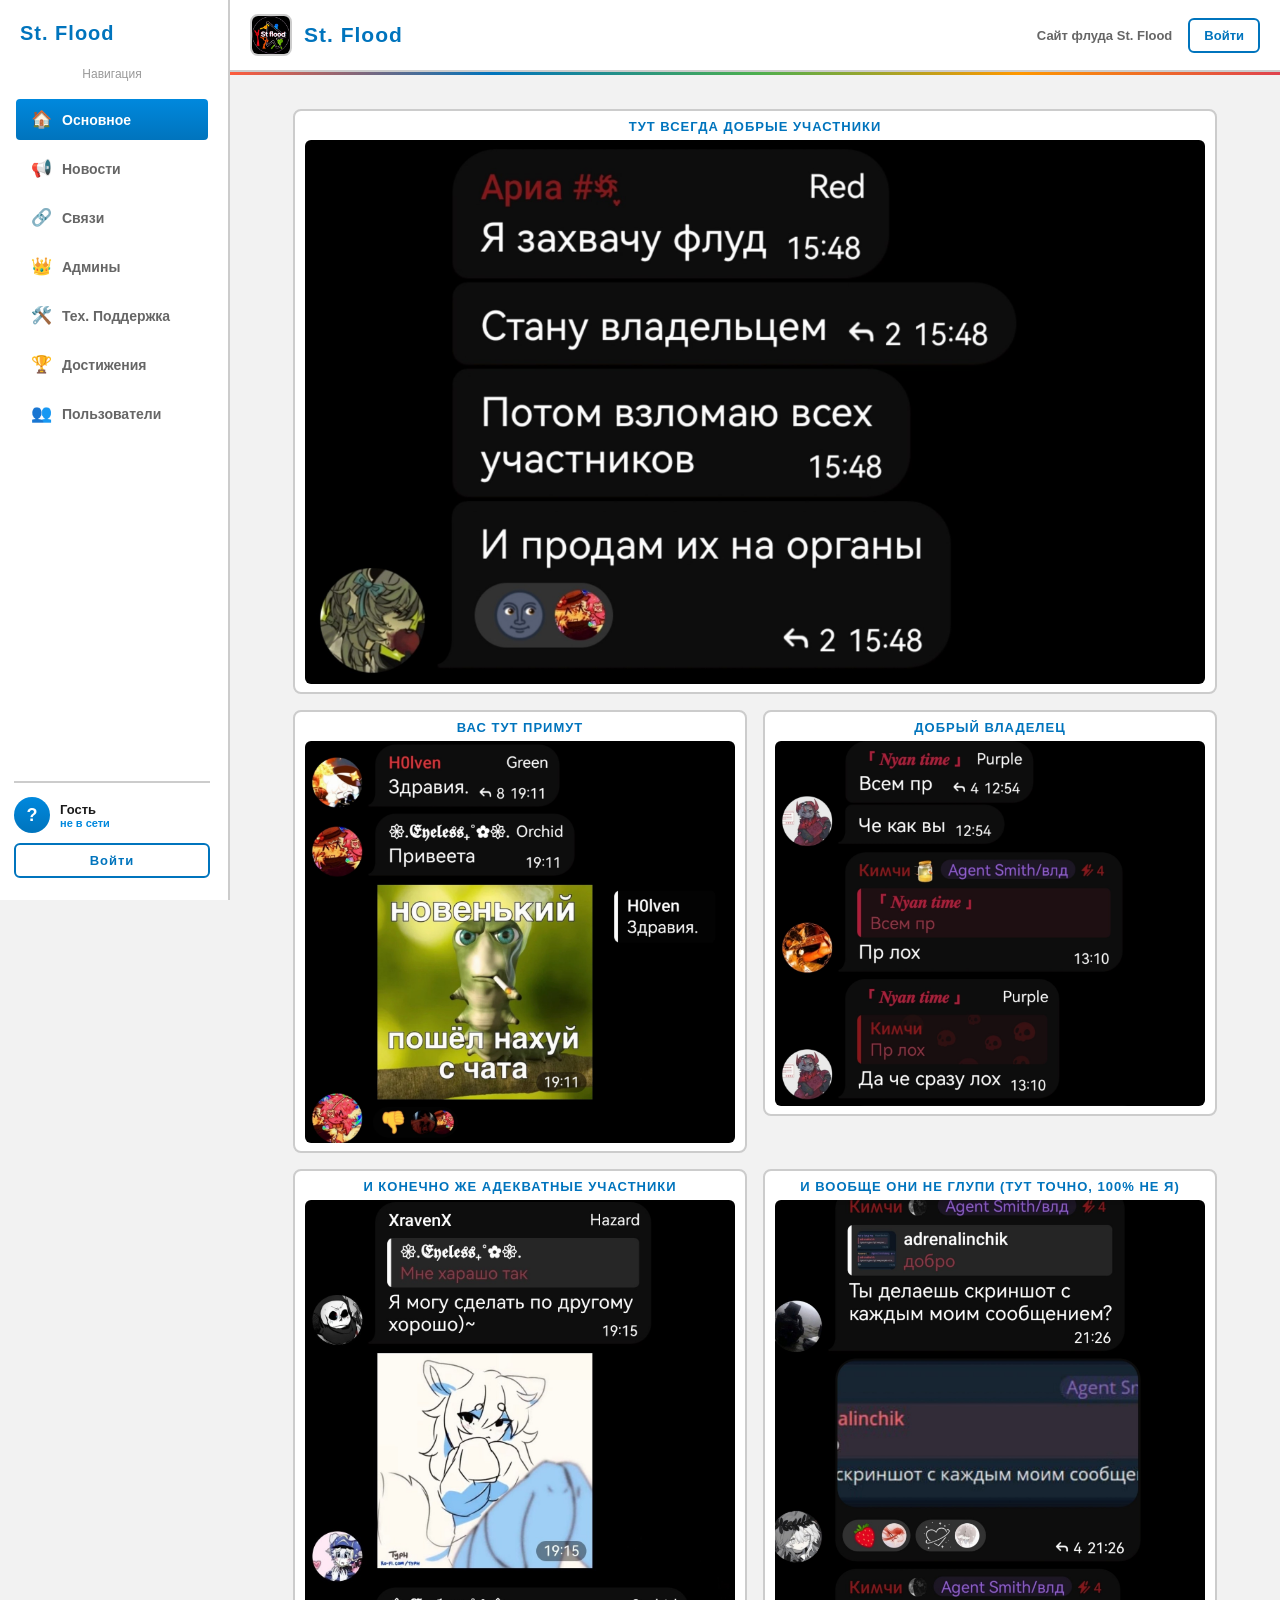
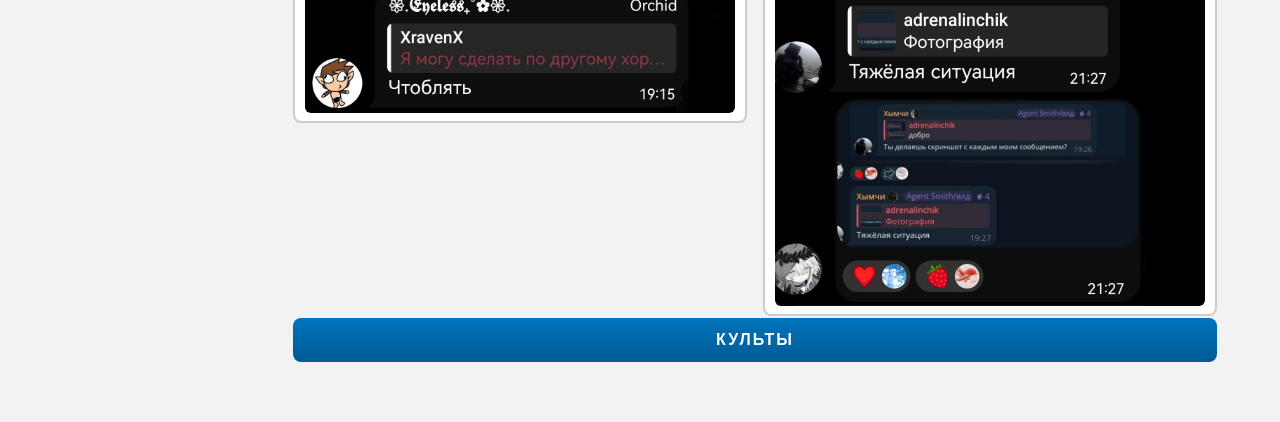
==== commit c1af1e21: "St. Flood — initial commit" ====
--- a/index.html
+++ b/index.html
@@ -4,6 +4,7 @@
 <meta charset="UTF-8">
 <meta name="viewport" content="width=device-width, initial-scale=1.0">
 <title>Основное — St. Flood</title>
+<link rel="icon" href="img/avatar.jpg">
 <link rel="stylesheet" href="css/style.css">
 </head>
 <body>
--- a/css/style.css
+++ b/css/style.css
@@ -1,68 +1,67 @@
 * { margin: 0; padding: 0; box-sizing: border-box; }
 
+.auth-switch-btn[data-mode="reg"], #hdrReg, #suReg, #supRegBtn { display: none !important; }
+
 :root {
-  --bg: #0e1013;
-  --panel: rgba(20,23,28,.94);
-  --glass-rgb: 255,255,255;
-  --input-bg: #131519;
-  --modal-bg: #131519;
-  --toast-bg: #16181d;
-  --sticky-bg: rgba(12,14,17,.96);
-  --text: #c7ccd3;
-  --text-strong: #f2f4f7;
-  --text-dim: #8b949e;
-  --text-dim2: #626b76;
-  --text-soft: #aeb6c0;
-  --accent: #00a2ff;
-  --accent-hi: #2eb8ff;
-  --accent-lite: #57c4ff;
-  --accent-rgb: 0,162,255;
-  --accent2-rgb: 0,170,255;
-  --accent3-rgb: 0,134,230;
-  --accent-hi-rgb: 46,184,255;
-  --ok: #12b16c;
-  --ok-rgb: 18,177,108;
-  --info: #17a2e8;
-  --info-rgb: 23,162,232;
+  --bg: #f2f2f2;
+  --panel: #ffffff;
+  --input-bg: #f8f8f8;
+  --modal-bg: #ffffff;
+  --sticky-bg: #ffffff;
+  --text: #333333;
+  --text-strong: #1a1a1a;
+  --text-dim: #666666;
+  --text-dim2: #999999;
+  --text-soft: #555555;
+  --accent: #0074bd;
+  --accent-hi: #0088dd;
+  --accent-lite: #3399ff;
+  --accent-rgb: 0,116,189;
+  --accent2-rgb: 0,136,221;
+  --accent3-rgb: 0,90,148;
+  --accent-hi-rgb: 0,136,221;
+  --ok: #4caf50;
+  --ok-rgb: 76,175,80;
+  --info: #0074bd;
+  --info-rgb: 0,116,189;
   --danger: #e0434f;
   --danger-rgb: 224,67,79;
   --red: #e0434f;
   --red-rgb: 224,67,79;
-  --yellow: #e0a30a;
+  --yellow: #ff9800;
   --gold: #c7950c;
-  --danger-soft: #ffb4b9;
-  --border: #262a31;
-  --ach-warn: #ffc94d;
-  --ach-warn-bg: rgba(255,201,77,.14);
-  --ach-warn-border: rgba(255,201,77,.45);
-  --grad-rainbow: linear-gradient(90deg, #ff5c3c, #00a2ff, #3cff6e, #ffe03c, #ff8c00);
-  --grad-btn: linear-gradient(90deg, #00a2ff, #0086e6);
-  --grad-btn-hover: linear-gradient(90deg, #2eb8ff, #12a0f2);
-  --grad-btn-cults: linear-gradient(90deg, #0086e6, #57c4ff);
-  --grad-ach: linear-gradient(90deg, #e0a30a, #00a2ff, #e0434f);
-  --grad-bubble: linear-gradient(135deg, rgba(0,162,255,.18), rgba(0,134,230,.08));
-  --grad-warn: linear-gradient(90deg, rgba(224,67,79,.16), rgba(0,162,255,.12));
+  --danger-soft: #ff6b6b;
+  --border: #cccccc;
+  --ach-warn: #ff9800;
+  --ach-warn-bg: rgba(255,152,0,.12);
+  --ach-warn-border: rgba(255,152,0,.4);
+  --grad-rainbow: linear-gradient(90deg, #ff5c3c, #0074bd, #4caf50, #ff9800, #e0434f);
+  --grad-btn: linear-gradient(180deg, #0088dd 0%, #0074bd 100%);
+  --grad-btn-hover: linear-gradient(180deg, #0099ff 0%, #0088dd 100%);
+  --grad-btn-cults: linear-gradient(180deg, #0074bd 0%, #005a94 100%);
+  --grad-ach: linear-gradient(90deg, #ff9800, #0074bd, #e0434f);
+  --grad-bubble: linear-gradient(135deg, rgba(0,116,189,.08), rgba(0,90,148,.04));
+  --grad-warn: linear-gradient(90deg, rgba(224,67,79,.1), rgba(0,116,189,.06));
   --sidebar-width: 230px;
 }
 
 body {
   background: var(--bg);
   color: var(--text);
-  font-family: -apple-system, BlinkMacSystemFont, "Segoe UI", Roboto, Arial, sans-serif;
+  font-family: Arial, Helvetica, sans-serif;
   min-height: 100vh;
   padding-left: var(--sidebar-width);
   transition: padding-left .25s ease;
 }
 
-/* ─── sidebar слева ─── */
 .sidebar {
   position: fixed;
   top: 0;
   left: 0;
   width: var(--sidebar-width);
   height: 100vh;
-  background: rgba(16,18,22,.96);
-  border-right: 1px solid var(--border);
+  background: #ffffff;
+  border-right: 2px solid var(--border);
   padding: 22px 18px 22px 14px;
   display: flex;
   flex-direction: column;
@@ -72,18 +71,13 @@
   transition: transform .25s ease;
 }
 
-.sidebar-close {
-  display: none;
-}
+.sidebar-close { display: none; }
 
 .sidebar-logo {
   font-size: 20px;
   font-weight: 900;
   letter-spacing: 1px;
-  background: var(--grad-rainbow);
-  -webkit-background-clip: text;
-  background-clip: text;
-  color: transparent;
+  color: var(--accent);
   margin-bottom: 16px;
   padding: 0 6px;
 }
@@ -98,34 +92,34 @@
 .sidebar .tabs {
   display: flex;
   flex-direction: column;
-  gap: 6px;
+  gap: 4px;
 }
 
 .sidebar .tabs a {
   display: flex;
   align-items: center;
   gap: 10px;
-  padding: 11px 14px;
-  border-radius: 12px;
+  padding: 10px 14px;
+  border-radius: 6px;
   color: var(--text-dim);
   text-decoration: none;
   font-size: 14px;
   font-weight: 700;
-  transition: background .15s, color .15s, transform .1s;
+  border: 2px solid transparent;
+  transition: background .15s, color .15s;
 }
 .sidebar .tabs a .ico { font-size: 17px; width: 22px; text-align: center; }
-.sidebar .tabs a:hover { background: rgba(var(--accent-rgb),.08); color: var(--text-strong); }
+.sidebar .tabs a:hover { background: rgba(var(--accent-rgb),.06); color: var(--text-strong); }
 .sidebar .tabs a.active {
   background: var(--grad-btn);
   color: #fff;
-  box-shadow: 0 4px 14px rgba(var(--accent-rgb),.35);
-}
-.sidebar .tabs a.active:hover { color: #fff; transform: translateY(-1px); }
+  border-color: var(--accent3-rgb);
+}
 
 .sidebar-user {
   margin-top: auto;
   padding-top: 14px;
-  border-top: 1px solid var(--border);
+  border-top: 2px solid var(--border);
   display: flex;
   flex-direction: column;
   gap: 10px;
@@ -174,48 +168,42 @@
   font-size: 13px;
   font-weight: 700;
   letter-spacing: 1px;
-  color: var(--accent-hi);
-  background: transparent;
+  color: var(--accent);
+  background: #ffffff;
   border: 2px solid var(--accent);
-  border-radius: 10px;
+  border-radius: 6px;
   padding: 8px 14px;
   cursor: pointer;
   text-align: center;
   text-decoration: none;
   transition: background .15s, color .15s;
 }
-.su-btn:hover { background: rgba(var(--accent-rgb),.08); color: var(--accent-hi); }
-.su-btn-prim { background: var(--grad-btn); border-color: transparent; color: #fff; }
-.su-btn-prim:hover { background: var(--grad-btn-hover); color: #fff; }
-.su-btn-danger { color: #ff9aa0; border-color: var(--danger); }
-.su-btn-danger:hover { background: rgba(var(--danger-rgb),.12); color: #ffb4b9; }
-
-/* ─── шапка ─── */
+.su-btn:hover { background: rgba(var(--accent-rgb),.06); }
+.su-btn-prim { background: var(--grad-btn); border-color: var(--accent3-rgb); color: #fff; }
+.su-btn-prim:hover { background: var(--grad-btn-hover); }
+.su-btn-danger { color: var(--danger); border-color: var(--danger); }
+.su-btn-danger:hover { background: rgba(var(--danger-rgb),.08); }
+
 .header {
   display: flex;
   align-items: center;
   gap: 16px;
   padding: 14px 20px;
   background: var(--sticky-bg);
-  border-bottom: 1px solid var(--border);
+  border-bottom: 2px solid var(--border);
   position: sticky;
   top: 0;
   z-index: 40;
   transition: padding-left .25s ease;
 }
 .header-left { display: flex; align-items: center; gap: 12px; }
-.menu-toggle {
-  display: none;
-}
-.header-avatar { width: 42px; height: 42px; border-radius: 12px; object-fit: cover; }
+.menu-toggle { display: none; }
+.header-avatar { width: 42px; height: 42px; border-radius: 8px; object-fit: cover; border: 2px solid var(--border); }
 .header-title {
   font-size: 21px;
   font-weight: 900;
   letter-spacing: 1px;
-  background: var(--grad-rainbow);
-  -webkit-background-clip: text;
-  background-clip: text;
-  color: transparent;
+  color: var(--accent);
 }
 .header-center { margin-left: auto; font-size: 13px; font-weight: 700; color: var(--text-dim); }
 .header-right { display: flex; align-items: center; gap: 8px; }
@@ -223,17 +211,17 @@
   font-family: inherit;
   font-size: 13px;
   font-weight: 700;
-  color: var(--accent-hi);
-  background: transparent;
+  color: var(--accent);
+  background: #ffffff;
   border: 2px solid var(--accent);
-  border-radius: 10px;
+  border-radius: 6px;
   padding: 8px 14px;
   cursor: pointer;
   transition: background .15s, color .15s;
 }
-.hdr-btn:hover { background: rgba(var(--accent-rgb),.08); }
-.hdr-btn-prim { background: var(--grad-btn); border-color: transparent; color: #fff; }
-.hdr-btn-prim:hover { background: var(--grad-btn-hover); color: #fff; }
+.hdr-btn:hover { background: rgba(var(--accent-rgb),.06); }
+.hdr-btn-prim { background: var(--grad-btn); border-color: var(--accent3-rgb); color: #fff; }
+.hdr-btn-prim:hover { background: var(--grad-btn-hover); }
 .hdr-nick-link { text-decoration: none; color: var(--text-strong); font-weight: 800; font-size: 14px; }
 .hdr-avatar-link { text-decoration: none; }
 .hdr-avatar-circle {
@@ -241,12 +229,12 @@
   align-items: center;
   justify-content: center;
   border-radius: 50%;
-  color: #111;
+  color: #fff;
   font-weight: 700;
   overflow: hidden;
   flex-shrink: 0;
 }
-.hdr-avatar-img { border-radius: 50%; object-fit: cover; border: 2px solid var(--accent-hi); }
+.hdr-avatar-img { border-radius: 50%; object-fit: cover; border: 2px solid var(--accent); }
 .notif-bell { position: relative; text-decoration: none; font-size: 18px; }
 .notif-count {
   position: absolute;
@@ -258,7 +246,6 @@
   font-weight: 800;
   border-radius: 10px;
   padding: 1px 6px;
-  box-shadow: 0 0 8px rgba(var(--red-rgb),.53);
 }
 .theme-switch {
   font-family: inherit;
@@ -266,18 +253,17 @@
   font-weight: 700;
   color: var(--text);
   background: var(--input-bg);
-  border: 1px solid var(--border);
-  border-radius: 8px;
+  border: 2px solid var(--border);
+  border-radius: 6px;
   padding: 6px 8px;
   cursor: pointer;
 }
 
 .sep {
-  height: 2px;
+  height: 3px;
   background: var(--grad-rainbow);
 }
 
-/* ─── контент ─── */
 .content {
   max-width: 960px;
   margin: 34px auto 60px;
@@ -286,17 +272,15 @@
 
 body.menu-open .sidebar { transform: translateX(0); }
 
-.cap { font-size: 13px; font-weight: 800; color: var(--accent-hi); text-transform: uppercase; letter-spacing: 1px; margin-bottom: 10px; }
-
-/* ─── добрый блок ─── */
+.cap { font-size: 13px; font-weight: 800; color: var(--accent); text-transform: uppercase; letter-spacing: 1px; margin-bottom: 10px; }
+
 .good-row { display: grid; grid-template-columns: repeat(2, 1fr); gap: 16px; align-items: start; }
 .dobro-block {
-  background: var(--grad-bubble), var(--panel);
-  border: 1px solid var(--border);
-  border-radius: 14px;
+  background: var(--panel);
+  border: 2px solid var(--border);
+  border-radius: 8px;
   padding: 8px 10px;
   text-align: center;
-  box-shadow: 0 4px 14px rgba(0,0,0,.2);
 }
 .dobro-block .cap { margin-bottom: 6px; }
 .dobro-block img {
@@ -304,7 +288,7 @@
   width: 100%;
   min-height: 260px;
   object-fit: contain;
-  border-radius: 12px;
+  border-radius: 6px;
   margin: 0 auto;
 }
 .dobro-block.big { grid-column: 1 / -1; }
@@ -315,7 +299,7 @@
   width: 100%;
   height: auto;
   margin: 0;
-  border-radius: 10px;
+  border-radius: 6px;
 }
 
 .cults-btn {
@@ -328,14 +312,13 @@
   letter-spacing: 2px;
   color: #fff;
   background: var(--grad-btn-cults);
-  border: none;
-  border-radius: 12px;
+  border: 2px solid var(--accent3-rgb);
+  border-radius: 8px;
   padding: 13px;
   cursor: pointer;
-  box-shadow: 0 5px 16px rgba(var(--accent-rgb),.3);
   transition: transform .1s, box-shadow .15s;
 }
-.cults-btn:hover { box-shadow: 0 8px 22px rgba(var(--accent-rgb),.45); transform: translateY(-1px); }
+.cults-btn:hover { box-shadow: 0 4px 12px rgba(var(--accent-rgb),.3); transform: translateY(-1px); }
 #cults { display: none; margin-top: 12px; text-align: center; }
 #cults.open { display: block; }
 #cults .cult-name {
@@ -350,27 +333,24 @@
   margin: 0 auto 20px;
   padding: 14px;
   border: 2px solid var(--accent);
-  border-radius: 16px;
+  border-radius: 8px;
   background: var(--panel);
-  box-shadow: 0 6px 20px rgba(0,0,0,.25), 0 0 12px rgba(var(--accent-rgb),.2);
-  text-align: center;
-}
-
-/* страницы-вкладки */
+  text-align: center;
+}
+
 .page { display: none; }
 .page.active { display: block; animation: fadeIn .2s ease; }
 @keyframes fadeIn { from { opacity: 0; transform: translateY(6px); } to { opacity: 1; transform: none; } }
 
 .list-card {
   background: var(--panel);
-  border: 1px solid var(--border);
-  border-radius: 16px;
+  border: 2px solid var(--border);
+  border-radius: 8px;
   padding: 14px 16px;
   margin-bottom: 12px;
   display: flex;
   align-items: center;
   gap: 12px;
-  box-shadow: 0 4px 14px rgba(0,0,0,.22);
 }
 .list-card .lc-ava { width: 40px; height: 40px; border-radius: 50%; display: flex; align-items: center; justify-content: center; font-size: 22px; flex: 0 0 40px; }
 .list-card .lc-name { font-weight: 800; color: var(--text-strong); font-size: 14px; }
@@ -383,7 +363,7 @@
   font-size: 11px;
   font-weight: 800;
   padding: 3px 9px;
-  border-radius: 20px;
+  border-radius: 4px;
   color: #fff;
   background: var(--grad-btn);
 }
@@ -394,7 +374,7 @@
 .mustchange-bar {
   display: none;
   background: var(--grad-warn);
-  border-bottom: 1px solid var(--danger);
+  border-bottom: 2px solid var(--danger);
   color: var(--danger-soft);
   padding: 10px 16px;
   font-size: 13px;
@@ -405,7 +385,7 @@
 .sidebar-backdrop {
   position: fixed;
   inset: 0;
-  background: rgba(15,25,40,.4);
+  background: rgba(0,0,0,.3);
   opacity: 0;
   pointer-events: none;
   transition: opacity .25s ease;
@@ -418,21 +398,20 @@
   body { overflow-x: hidden; padding-left: 0; }
   .header { padding: 10px 12px; gap: 10px; }
   .header-title { font-size: 18px; }
-  .header-avatar { width: 36px; height: 36px; border-radius: 10px; }
+  .header-avatar { width: 36px; height: 36px; border-radius: 6px; }
   .menu-toggle {
     display: flex;
     width: 36px;
     height: 36px;
-    border: 1px solid var(--border);
-    border-radius: 10px;
+    border: 2px solid var(--border);
+    border-radius: 6px;
     background: var(--panel);
-    color: var(--accent-hi);
+    color: var(--accent);
     font-size: 16px;
     line-height: 1;
     cursor: pointer;
     align-items: center;
     justify-content: center;
-    transition: background .15s, color .15s;
     margin-left: -8px;
     flex-shrink: 0;
   }
@@ -445,22 +424,21 @@
     width: 30px;
     height: 30px;
     border: none;
-    border-radius: 8px;
+    border-radius: 6px;
     background: rgba(var(--accent-rgb),.08);
-    color: var(--accent-hi);
+    color: var(--accent);
     font-size: 14px;
     font-weight: 800;
     cursor: pointer;
     align-items: center;
     justify-content: center;
-    transition: background .15s, color .15s;
     z-index: 110;
   }
   .sidebar-close:hover { background: var(--grad-btn); color: #fff; }
   .sidebar {
     position: fixed;
     width: min(280px, 84vw);
-    box-shadow: 4px 0 24px rgba(0,0,0,.4);
+    box-shadow: 4px 0 20px rgba(0,0,0,.2);
     transform: translateX(-100%);
     transition: transform .25s ease;
   }
@@ -479,7 +457,7 @@
     flex-direction: column;
     overflow: visible;
     border-right: none;
-    border-bottom: 2px solid rgba(var(--accent-rgb),.35);
+    border-bottom: 2px solid var(--accent);
     min-height: auto;
     max-height: none;
     flex-shrink: 0;
@@ -488,10 +466,10 @@
   .sup-req-tab {
     width: 100%;
     border-left: 3px solid transparent;
-    border-bottom: 1px solid rgba(var(--accent-rgb),.18);
+    border-bottom: 1px solid rgba(var(--accent-rgb),.15);
     padding: 14px 16px;
   }
-  .sup-req-tab-active { border-left-color: var(--accent); border-bottom-color: rgba(var(--accent-rgb),.18); }
+  .sup-req-tab-active { border-left-color: var(--accent); border-bottom-color: rgba(var(--accent-rgb),.15); }
   .sup-req-tab-meta { flex-wrap: wrap; gap: 4px; }
   .sup-req-tab-nick { font-size: 15px; }
   .sup-req-tab-status { font-size: 12px; }
@@ -502,14 +480,10 @@
   .support-center { padding: 0; }
 }
 
-/* ─── admins ─── */
 .admins-title {
   font-size: 36px;
-  font-weight: 800;
-  background: var(--grad-rainbow);
-  -webkit-background-clip: text;
-  -webkit-text-fill-color: transparent;
-  background-clip: text;
+  font-weight: 900;
+  color: var(--accent);
   margin: 10px 0 30px;
   text-align: center;
 }
@@ -524,9 +498,8 @@
   flex: 0 1 240px;
   background: var(--panel);
   border: 2px solid var(--accent);
-  border-radius: 12px;
+  border-radius: 8px;
   padding: 16px 18px 20px;
-  box-shadow: 0 0 16px rgba(var(--accent-rgb),.25);
 }
 .admin-num {
   font-size: 14px;
@@ -559,7 +532,7 @@
   display: block;
   margin: 0 auto;
   border: 2px solid var(--info);
-  border-radius: 8px;
+  border-radius: 6px;
 }
 
 .empty {
@@ -571,10 +544,7 @@
   margin: 20px auto 6px;
   font-size: 22px;
   font-weight: 700;
-  background: var(--grad-rainbow);
-  -webkit-background-clip: text;
-  -webkit-text-fill-color: transparent;
-  background-clip: text;
+  color: var(--accent);
   text-align: center;
 }
 .link-card {
@@ -584,8 +554,7 @@
   padding: 14px 28px;
   background: var(--panel);
   border: 2px solid var(--info);
-  border-radius: 10px;
-  box-shadow: 0 0 14px rgba(var(--info-rgb),.25);
+  border-radius: 6px;
   text-align: center;
 }
 .link-card a {
@@ -594,9 +563,7 @@
   font-weight: 600;
   text-decoration: none;
 }
-.link-card a:hover {
-  text-decoration: underline;
-}
+.link-card a:hover { text-decoration: underline; }
 .link-note {
   font-size: 15px;
   line-height: 1.8;
@@ -606,7 +573,6 @@
   text-align: center;
 }
 
-/* ─── support ─── */
 body.sup-page {
   display: flex;
   flex-direction: column;
@@ -661,7 +627,7 @@
   flex-direction: column;
   width: 320px;
   flex-shrink: 0;
-  border-right: 2px solid rgba(var(--accent-rgb),.35);
+  border-right: 2px solid var(--accent);
   overflow-y: auto;
   min-height: 0;
 }
@@ -672,7 +638,7 @@
   letter-spacing: 1px;
   text-transform: uppercase;
   color: var(--accent);
-  border-bottom: 1px solid rgba(var(--accent-rgb),.35);
+  border-bottom: 2px solid var(--accent);
   position: sticky;
   top: 0;
   background: var(--sticky-bg);
@@ -685,20 +651,17 @@
 }
 .sup-req-tab {
   padding: 10px 14px;
-  border-bottom: 1px solid rgba(var(--accent-rgb),.18);
+  border-bottom: 1px solid rgba(var(--accent-rgb),.15);
   cursor: pointer;
   border-left: 3px solid transparent;
 }
-.sup-req-tab:hover {
+.sup-req-tab:hover { background: rgba(var(--accent-rgb),.04); }
+.sup-req-tab-active {
   background: rgba(var(--accent-rgb),.08);
-}
-.sup-req-tab-active {
-  background: rgba(var(--accent-rgb),.14);
   border-left-color: var(--accent);
 }
-.sup-req-tab-closed {
-  opacity: .6;
-}
+.sup-req-tab-closed { opacity: .6; }
+.sup-req-tab-closed:hover { opacity: 1; }
 .sup-req-tab-nick {
   color: var(--text);
   font-weight: 700;
@@ -734,9 +697,8 @@
   margin: 20px auto;
   background: var(--panel);
   border: 2px solid var(--accent);
-  border-radius: 14px;
-  font-family: inherit;
-  box-shadow: 0 4px 24px rgba(0,0,0,.5);
+  border-radius: 8px;
+  font-family: inherit;
   text-align: left;
   overflow: hidden;
 }
@@ -746,17 +708,14 @@
   justify-content: space-between;
   gap: 12px;
   padding: 12px 16px;
-  border-bottom: 1px solid rgba(var(--accent-rgb),.35);
+  border-bottom: 2px solid var(--accent);
 }
 .sup-head-title {
   font-size: 17px;
   font-weight: 800;
   letter-spacing: 1px;
   text-transform: uppercase;
-  background: var(--grad-rainbow);
-  -webkit-background-clip: text;
-  -webkit-text-fill-color: transparent;
-  background-clip: text;
+  color: var(--accent);
 }
 .sup-feed {
   padding: 16px 16px 10px;
@@ -765,20 +724,10 @@
   scrollbar-width: thin;
   scrollbar-color: var(--accent) var(--input-bg);
 }
-.sup-feed::-webkit-scrollbar {
-  width: 8px;
-}
-.sup-feed::-webkit-scrollbar-track {
-  background: var(--input-bg);
-  border-left: 1px solid rgba(var(--accent-rgb),.25);
-}
-.sup-feed::-webkit-scrollbar-thumb {
-  background: var(--accent);
-  border-radius: 4px;
-}
-.sup-feed::-webkit-scrollbar-thumb:hover {
-  background: var(--accent-hi);
-}
+.sup-feed::-webkit-scrollbar { width: 8px; }
+.sup-feed::-webkit-scrollbar-track { background: var(--input-bg); }
+.sup-feed::-webkit-scrollbar-thumb { background: var(--accent); border-radius: 4px; }
+.sup-feed::-webkit-scrollbar-thumb:hover { background: var(--accent-hi); }
 .support-empty {
   color: var(--text-dim);
   font-size: 14px;
@@ -791,18 +740,10 @@
   gap: 14px;
   flex: 1;
 }
-.support-empty:empty {
-  display: none;
-}
-.sup-req {
-  margin-bottom: 2px;
-}
-.sup-req.closed {
-  opacity: .65;
-}
-.sup-req.closed:hover {
-  opacity: 1;
-}
+.support-empty:empty { display: none; }
+.sup-req { margin-bottom: 2px; }
+.sup-req.closed { opacity: .65; }
+.sup-req.closed:hover { opacity: 1; }
 .sup-req-date {
   color: var(--accent);
   font-size: 12px;
@@ -810,7 +751,7 @@
   text-align: center;
   padding-bottom: 8px;
   margin-bottom: 14px;
-  border-bottom: 1px dashed rgba(var(--accent-rgb),.45);
+  border-bottom: 1px dashed rgba(var(--accent-rgb),.35);
 }
 .sup-req.closed .sup-req-date {
   text-decoration: underline;
@@ -820,30 +761,19 @@
 .sup-req-sep {
   margin: 18px 0;
   border: 0;
-  border-top: 1px solid rgba(var(--accent-rgb),.3);
-}
-
-/* thread */
+  border-top: 1px solid rgba(var(--accent-rgb),.2);
+}
+
 .sup-msg {
   display: flex;
   flex-direction: column;
   margin-bottom: 16px;
   max-width: 100%;
 }
-.msg-them,
-.msg-a {
-  align-items: flex-start;
-}
-.msg-them .sup-msg-meta {
-  justify-content: flex-start;
-}
-.msg-me,
-.msg-q {
-  align-items: flex-end;
-}
-.msg-me .sup-msg-meta {
-  justify-content: flex-end;
-}
+.msg-them, .msg-a { align-items: flex-start; }
+.msg-them .sup-msg-meta { justify-content: flex-start; }
+.msg-me, .msg-q { align-items: flex-end; }
+.msg-me .sup-msg-meta { justify-content: flex-end; }
 .sup-msg-meta {
   display: flex;
   align-items: center;
@@ -855,12 +785,12 @@
   display: inline-block;
   color: var(--accent);
   border: 1px solid var(--accent);
-  background: rgba(var(--accent-rgb),.06);
+  background: rgba(var(--accent-rgb),.04);
   padding: 1px 10px;
   font-size: 12px;
   font-weight: 700;
   letter-spacing: 1px;
-  border-radius: 6px;
+  border-radius: 4px;
   max-width: 220px;
   white-space: nowrap;
   overflow: hidden;
@@ -884,23 +814,15 @@
   border-radius: 50%;
   display: inline-block;
 }
-.status-on {
-  color: var(--ok);
-}
-.status-on .dot {
-  background: var(--ok);
-}
-.status-off {
-  color: var(--danger);
-}
-.status-off .dot {
-  background: var(--danger);
-}
+.status-on { color: var(--ok); }
+.status-on .dot { background: var(--ok); }
+.status-off { color: var(--danger); }
+.status-off .dot { background: var(--danger); }
 .sup-msg-bubble {
   color: var(--text);
   border: 2px solid var(--accent);
-  background: rgba(var(--glass-rgb),.03);
-  border-radius: 10px;
+  background: var(--panel);
+  border-radius: 6px;
   padding: 10px 14px;
   font-size: 15px;
   line-height: 1.5;
@@ -915,7 +837,7 @@
 .sup-req-header {
   padding-bottom: 12px;
   margin-bottom: 14px;
-  border-bottom: 1px dashed rgba(var(--accent-rgb),.45);
+  border-bottom: 1px dashed rgba(var(--accent-rgb),.35);
 }
 .sup-req-title {
   color: var(--accent);
@@ -936,13 +858,13 @@
   text-align: center;
   padding-bottom: 8px;
   margin: 4px 0 14px;
-  border-bottom: 1px dashed rgba(var(--accent-rgb),.45);
+  border-bottom: 1px dashed rgba(var(--accent-rgb),.35);
 }
 .sup-req-closed {
-  border: 1px solid rgba(var(--accent-rgb),.4);
+  border: 1px solid rgba(var(--accent-rgb),.3);
   border-left: 3px solid var(--ok);
-  border-radius: 10px;
-  background: rgba(var(--ok-rgb),.05);
+  border-radius: 6px;
+  background: rgba(var(--ok-rgb),.04);
   padding: 8px 12px;
   margin-top: 4px;
 }
@@ -972,20 +894,18 @@
   font-weight: 700;
   letter-spacing: 1px;
   color: var(--accent);
-  background: transparent;
-  border: 1px solid var(--accent);
-  border-radius: 8px;
+  background: #ffffff;
+  border: 2px solid var(--accent);
+  border-radius: 6px;
   padding: 6px 14px;
   cursor: pointer;
 }
-.sup-btn-danger:hover {
-  background: rgba(var(--accent-rgb),.12);
-}
+.sup-btn-danger:hover { background: rgba(var(--accent-rgb),.06); }
 .sup-dialog-input {
   display: flex;
   gap: 10px;
   padding: 14px 16px;
-  border-top: 1px solid rgba(var(--accent-rgb),.35);
+  border-top: 2px solid var(--accent);
 }
 .sup-dialog-input input {
   flex: 1;
@@ -994,19 +914,14 @@
   font-family: inherit;
   font-size: 15px;
   color: var(--text);
-  caret-color: var(--accent);
   background: var(--input-bg);
   border: 2px solid var(--accent);
-  border-radius: 8px;
+  border-radius: 6px;
   padding: 10px 14px;
   outline: none;
 }
-.sup-dialog-input input::placeholder {
-  color: var(--text-dim2);
-}
-.sup-dialog-input input:focus {
-  border-color: var(--accent-hi);
-}
+.sup-dialog-input input::placeholder { color: var(--text-dim2); }
+.sup-dialog-input input:focus { border-color: var(--accent-hi); }
 .sup-send {
   width: 46px;
   height: 46px;
@@ -1016,17 +931,14 @@
   justify-content: center;
   font-size: 20px;
   font-weight: 700;
-  color: var(--ok);
-  background: transparent;
-  border: 2px solid var(--accent);
-  border-radius: 8px;
+  color: #fff;
+  background: var(--grad-btn);
+  border: 2px solid var(--accent3-rgb);
+  border-radius: 6px;
   cursor: pointer;
 }
-.sup-send:hover {
-  background: rgba(var(--ok-rgb),.08);
-}
-
-/* modal */
+.sup-send:hover { background: var(--grad-btn-hover); }
+
 .support-modal {
   display: none;
   position: fixed;
@@ -1034,33 +946,27 @@
   left: 0;
   width: 100%;
   height: 100%;
-  background: rgba(0,0,0,.75);
+  background: rgba(0,0,0,.5);
   z-index: 100;
   align-items: center;
   justify-content: center;
 }
-.support-modal.open {
-  display: flex;
-}
+.support-modal.open { display: flex; }
 .support-modal-box {
   width: 460px;
   max-width: 92vw;
   background: var(--modal-bg);
   border: 2px solid var(--accent);
-  border-radius: 14px;
+  border-radius: 8px;
   padding: 20px;
   font-family: inherit;
-  box-shadow: 0 8px 30px rgba(0,0,0,.6);
 }
 .support-modal-title {
   font-size: 17px;
   font-weight: 800;
   letter-spacing: 1px;
   text-transform: uppercase;
-  background: var(--grad-rainbow);
-  -webkit-background-clip: text;
-  -webkit-text-fill-color: transparent;
-  background-clip: text;
+  color: var(--accent);
   margin-bottom: 16px;
 }
 .support-modal-label {
@@ -1079,7 +985,7 @@
   color: var(--text);
   background: var(--input-bg);
   border: 2px solid var(--border);
-  border-radius: 8px;
+  border-radius: 6px;
   padding: 10px 12px;
   margin-bottom: 12px;
   outline: none;
@@ -1093,13 +999,9 @@
   resize: none;
 }
 .support-modal textarea::placeholder,
-.support-modal input::placeholder {
-  color: var(--text-dim2);
-}
+.support-modal input::placeholder { color: var(--text-dim2); }
 .support-modal textarea:focus,
-.support-modal input:focus {
-  border-color: var(--accent);
-}
+.support-modal input:focus { border-color: var(--accent); }
 .support-modal-btns {
   display: flex;
   gap: 10px;
@@ -1111,47 +1013,37 @@
   font-weight: 700;
   letter-spacing: 1px;
   border: 2px solid var(--accent);
-  border-radius: 8px;
+  border-radius: 6px;
   padding: 8px 18px;
   cursor: pointer;
-  background: transparent;
-  color: var(--accent);
-}
-.support-btn:hover {
-  background: rgba(var(--accent-rgb),.12);
-}
+  background: #ffffff;
+  color: var(--accent);
+}
+.support-btn:hover { background: rgba(var(--accent-rgb),.06); }
 .support-btn-ghost {
   color: var(--text-dim);
   border-color: var(--border);
 }
-.support-btn-ghost:hover {
-  background: rgba(var(--glass-rgb),.05);
-  color: var(--text-strong);
-}
+.support-btn-ghost:hover { background: rgba(0,0,0,.04); color: var(--text-strong); }
 .support-btn-primary {
-background: var(--grad-btn);
-border-color: transparent;
-color: #fff;
-}
-.support-btn-primary:hover {
-background: var(--grad-btn-hover);
-color: #fff;
-}
+  background: var(--grad-btn);
+  border-color: var(--accent3-rgb);
+  color: #fff;
+}
+.support-btn-primary:hover { background: var(--grad-btn-hover); }
 .support-btn-danger {
   font-family: inherit;
   font-size: 13px;
   font-weight: 700;
   letter-spacing: 1px;
   color: var(--danger);
-  background: transparent;
+  background: #ffffff;
   border: 2px solid var(--danger);
-  border-radius: 8px;
+  border-radius: 6px;
   padding: 8px 18px;
   cursor: pointer;
 }
-.support-btn-danger:hover {
-  background: rgba(var(--danger-rgb),.1);
-}
+.support-btn-danger:hover { background: rgba(var(--danger-rgb),.06); }
 .sup-close-error {
   display: none;
   font-size: 13px;
@@ -1160,7 +1052,6 @@
   margin: -6px 0 12px;
 }
 
-/* ─── support auth ─── */
 .sup-auth {
   display: flex;
   align-items: center;
@@ -1172,15 +1063,13 @@
   font-weight: 700;
   letter-spacing: 1px;
   color: var(--accent);
-  background: transparent;
-  border: 1px solid var(--accent);
-  border-radius: 8px;
+  background: #ffffff;
+  border: 2px solid var(--accent);
+  border-radius: 6px;
   padding: 6px 14px;
   cursor: pointer;
 }
-.sup-login-btn:hover {
-  background: rgba(var(--accent-rgb),.12);
-}
+.sup-login-btn:hover { background: rgba(var(--accent-rgb),.06); }
 .sup-auth-nick {
   color: var(--text);
   font-weight: 700;
@@ -1215,7 +1104,6 @@
   border-bottom-color: var(--accent);
 }
 
-/* ─── auth prompt (empty state) ─── */
 .sup-auth-prompt-title {
   font-size: 18px;
   font-weight: 700;
@@ -1234,40 +1122,31 @@
   letter-spacing: 1px;
   color: #fff;
   background: var(--grad-btn);
-  border: none;
-  border-radius: 10px;
+  border: 2px solid var(--accent3-rgb);
+  border-radius: 6px;
   padding: 12px 28px;
   cursor: pointer;
-  box-shadow: 0 0 14px rgba(var(--accent2-rgb),.45);
-}
-.sup-btn-primary:hover {
-  filter: brightness(1.15);
-}
+}
+.sup-btn-primary:hover { background: var(--grad-btn-hover); }
 .sup-btn-register {
   font-family: inherit;
   font-size: 16px;
   font-weight: 800;
   letter-spacing: 1px;
   color: var(--accent);
-  background: transparent;
+  background: #ffffff;
   border: 2px solid var(--accent);
-  border-radius: 10px;
+  border-radius: 6px;
   padding: 12px 28px;
   cursor: pointer;
 }
-.sup-btn-register:hover {
-  background: rgba(var(--accent-rgb),.12);
-}
-
-/* ─── achievements ─── */
+.sup-btn-register:hover { background: rgba(var(--accent-rgb),.06); }
+
 .ach-title {
   font-size: 26px;
   font-weight: 900;
   text-align: center;
-  background: var(--grad-ach);
-  -webkit-background-clip: text;
-  -webkit-text-fill-color: transparent;
-  background-clip: text;
+  color: var(--accent);
   margin: 10px 0 6px;
 }
 .ach-desc {
@@ -1281,13 +1160,13 @@
   font-weight: 800;
   color: var(--accent);
   margin: 22px 0 10px;
-  border-bottom: 1px solid rgba(var(--accent-hi-rgb),.27);
+  border-bottom: 2px solid rgba(var(--accent-rgb),.2);
   padding-bottom: 6px;
 }
 .ach-form-box {
-  background: rgba(var(--glass-rgb),.03);
-  border: 2px solid rgba(var(--accent-rgb),.35);
-  border-radius: 12px;
+  background: var(--panel);
+  border: 2px solid var(--accent);
+  border-radius: 8px;
   padding: 14px;
   display: flex;
   flex-direction: column;
@@ -1298,9 +1177,9 @@
 .ach-form-label { font-size: 14px; font-weight: 700; }
 .ach-form-box textarea {
   background: var(--input-bg);
-  border: 1px solid rgba(var(--accent-rgb),.4);
+  border: 2px solid rgba(var(--accent-rgb),.3);
   color: var(--text);
-  border-radius: 10px;
+  border-radius: 6px;
   padding: 10px;
   font-family: inherit;
   font-size: 14px;
@@ -1313,15 +1192,15 @@
   font-family: inherit;
   font-size: 13px;
   font-weight: 800;
-  color: var(--accent-hi);
+  color: var(--accent);
   background: var(--input-bg);
-  border: 1px solid rgba(var(--accent-rgb),.4);
-  border-radius: 8px;
+  border: 2px solid rgba(var(--accent-rgb),.3);
+  border-radius: 6px;
   padding: 6px 12px;
   cursor: pointer;
   min-width: 36px;
 }
-.ach-fmt:hover { background: rgba(var(--accent-rgb),.12); }
+.ach-fmt:hover { background: rgba(var(--accent-rgb),.06); }
 .ach-fmt-i { font-style: italic; }
 .ach-fmt-u { text-decoration: underline; }
 .ach-img-row {
@@ -1334,14 +1213,14 @@
 .ach-img-preview {
   max-width: 120px;
   max-height: 100px;
+  border-radius: 6px;
+  border: 2px solid var(--border);
+}
+.ach-card {
+  background: var(--panel);
+  border: 2px solid rgba(var(--accent-rgb),.2);
+  border-left: 4px solid var(--accent);
   border-radius: 8px;
-  border: 1px solid var(--border);
-}
-.ach-card {
-  background: rgba(var(--glass-rgb),.03);
-  border: 1px solid rgba(var(--accent-rgb),.25);
-  border-left: 4px solid var(--accent);
-  border-radius: 12px;
   padding: 12px 14px;
   margin-bottom: 10px;
   max-width: 720px;
@@ -1366,29 +1245,28 @@
   display: block;
   max-width: 300px;
   max-height: 250px;
-  border-radius: 8px;
+  border-radius: 6px;
   margin: 6px auto 8px;
-  border: 1px solid var(--border);
+  border: 2px solid var(--border);
 }
 .ach-status {
   margin-left: auto;
   font-size: 11px;
   font-weight: 800;
-  border-radius: 10px;
+  border-radius: 4px;
   padding: 3px 9px;
 }
 .ach-pending { background: var(--ach-warn-bg); color: var(--ach-warn); border: 1px solid var(--ach-warn-border); }
 .ach-actions { display: flex; gap: 8px; margin-top: 10px; }
 .ach-empty { color: var(--text-dim); font-size: 14px; padding: 8px 0; }
-/* ─── profile page ─── */
+
 .profile-panel {
   max-width: 820px;
   margin: 0 auto;
   background: var(--panel);
   border: 2px solid var(--accent);
-  border-radius: 14px;
+  border-radius: 8px;
   padding: 24px 24px 30px;
-  box-shadow: 0 0 18px rgba(var(--accent-rgb),.2);
   display: flex;
   gap: 28px;
   flex-wrap: wrap;
@@ -1401,9 +1279,7 @@
   text-align: center;
   gap: 8px;
 }
-.profile-avatar {
-  margin-bottom: 6px;
-}
+.profile-avatar { margin-bottom: 6px; }
 .profile-nick {
   color: var(--text-strong);
   font-size: 20px;
@@ -1413,14 +1289,14 @@
 .profile-role {
   color: var(--text-dim);
   font-size: 13px;
-  border: 1px solid var(--border);
-  border-radius: 6px;
+  border: 2px solid var(--border);
+  border-radius: 4px;
   padding: 2px 12px;
 }
 .profile-role-admin {
   color: var(--accent);
   border-color: var(--accent);
-  background: rgba(var(--accent-rgb),.08);
+  background: rgba(var(--accent-rgb),.04);
 }
 .profile-dates {
   color: var(--text-dim2);
@@ -1480,23 +1356,18 @@
   justify-content: center;
   cursor: pointer;
 }
-.avatar-cell:hover {
-  transform: scale(1.08);
-}
+.avatar-cell:hover { transform: scale(1.08); }
 .avatar-cell-active {
   border-color: var(--text-strong);
-  box-shadow: 0 0 10px rgba(var(--glass-rgb),.6);
-}
-
-/* ─── admin panel ─── */
+}
+
 .admin-panel {
   max-width: 860px;
   margin: 0 auto;
   background: var(--panel);
   border: 2px solid var(--accent);
-  border-radius: 14px;
+  border-radius: 8px;
   padding: 18px 18px 26px;
-  box-shadow: 0 0 18px rgba(var(--accent-rgb),.2);
 }
 .admin-panel-title {
   font-size: 26px;
@@ -1513,7 +1384,7 @@
   gap: 8px;
   align-items: center;
   padding: 9px 10px;
-  border-bottom: 1px solid rgba(var(--accent-rgb),.2);
+  border-bottom: 1px solid rgba(var(--accent-rgb),.15);
   text-align: left;
 }
 .admin-row-head {
@@ -1521,24 +1392,16 @@
   font-size: 12px;
   font-weight: 700;
   letter-spacing: 1px;
-  border-bottom: 1px solid rgba(var(--accent-rgb),.4);
-}
-.admin-row:hover:not(.admin-row-head) {
-  background: rgba(var(--glass-rgb),.04);
-}
+  border-bottom: 2px solid rgba(var(--accent-rgb),.3);
+}
+.admin-row:hover:not(.admin-row-head) { background: rgba(0,0,0,.02); }
 .adm-nick {
   color: var(--text-strong);
   font-weight: 700;
   word-break: break-word;
 }
-.stat-on {
-  color: var(--ok);
-  font-weight: 700;
-}
-.stat-off {
-  color: var(--danger);
-  font-weight: 700;
-}
+.stat-on { color: var(--ok); font-weight: 700; }
+.stat-off { color: var(--danger); font-weight: 700; }
 .adm-actions {
   display: flex;
   flex-wrap: wrap;
@@ -1549,29 +1412,24 @@
   font-size: 12px;
   font-weight: 700;
   color: var(--accent);
-  background: transparent;
-  border: 1px solid var(--accent);
-  border-radius: 6px;
+  background: #ffffff;
+  border: 2px solid var(--accent);
+  border-radius: 4px;
   padding: 4px 10px;
   cursor: pointer;
 }
-.adm-btn:hover {
-  background: rgba(var(--accent-rgb),.12);
-}
+.adm-btn:hover { background: rgba(var(--accent-rgb),.06); }
 .adm-btn-del {
   color: var(--danger);
   border-color: var(--danger);
 }
-.adm-btn-del:hover {
-  background: rgba(var(--danger-rgb),.12);
-}
-
-/* ─── admin tabs ─── */
+.adm-btn-del:hover { background: rgba(var(--danger-rgb),.06); }
+
 .admin-tabs {
   display: flex;
   gap: 8px;
   margin-bottom: 16px;
-  border-bottom: 1px solid rgba(var(--accent-rgb),.3);
+  border-bottom: 2px solid rgba(var(--accent-rgb),.2);
   padding-bottom: 10px;
 }
 .admin-tab {
@@ -1586,24 +1444,21 @@
   padding: 6px 14px 8px;
   cursor: pointer;
 }
-.admin-tab:hover {
-  color: var(--text);
-}
+.admin-tab:hover { color: var(--text); }
 .admin-tab.active {
   color: var(--accent);
   border-bottom-color: var(--accent);
 }
 
-/* ─── admin cards ─── */
 .admin-cards {
   display: grid;
   grid-template-columns: repeat(3, 1fr);
   gap: 14px;
 }
 .admin-card {
-  background: rgba(var(--glass-rgb),.03);
-  border: 2px solid rgba(var(--accent-rgb),.35);
-  border-radius: 12px;
+  background: var(--panel);
+  border: 2px solid rgba(var(--accent-rgb),.25);
+  border-radius: 8px;
   padding: 14px;
   text-align: center;
   cursor: pointer;
@@ -1612,7 +1467,7 @@
 }
 .admin-card:hover {
   border-color: var(--accent);
-  background: rgba(var(--accent-rgb),.08);
+  background: rgba(var(--accent-rgb),.04);
   transform: translateY(-2px);
 }
 .admin-card-avatar {
@@ -1637,7 +1492,6 @@
   color: var(--text-dim);
 }
 
-/* ─── admin user actions view ─── */
 .admin-user {
   display: flex;
   flex-direction: column;
@@ -1692,8 +1546,8 @@
 .adm-role-select {
   background: var(--input-bg);
   color: var(--text);
-  border: 1px solid rgba(var(--accent-rgb),.33);
-  border-radius: 8px;
+  border: 2px solid rgba(var(--accent-rgb),.25);
+  border-radius: 6px;
   padding: 6px 8px;
   font-size: 13px;
 }
@@ -1702,7 +1556,6 @@
   color: var(--text);
 }
 
-/* ─── users list row ─── */
 .adm-user-cell {
   display: flex;
   align-items: center;
@@ -1710,7 +1563,6 @@
   min-width: 0;
 }
 
-/* ─── news panel ─── */
 .news-panel {
   max-width: 820px;
   margin: 0 auto;
@@ -1718,27 +1570,25 @@
   flex-direction: column;
   gap: 14px;
 }
-.news-panel .hidden {
-  display: none;
-}
+.news-panel .hidden { display: none; }
 .news-card {
   display: block;
   padding: 16px 18px;
-  background: rgba(var(--glass-rgb),.02);
-  border: 1px solid rgba(var(--accent-rgb),.2);
-  border-radius: 12px;
+  background: var(--panel);
+  border: 2px solid rgba(var(--accent-rgb),.15);
+  border-radius: 8px;
   color: var(--text);
   text-decoration: none;
   transition: .15s;
 }
 .news-card:hover {
   border-color: var(--accent);
-  background: rgba(var(--accent-rgb),.06);
+  background: rgba(var(--accent-rgb),.04);
   transform: translateY(-1px);
 }
 .news-card-new {
   border-color: var(--accent);
-  background: rgba(var(--accent-rgb),.07);
+  background: rgba(var(--accent-rgb),.05);
 }
 .news-card-top {
   display: flex;
@@ -1747,13 +1597,13 @@
   margin-bottom: 8px;
 }
 .news-badge-new {
-  color: var(--input-bg);
+  color: #fff;
   background: var(--accent);
   font-size: 11px;
   font-weight: 800;
   letter-spacing: .5px;
   padding: 2px 10px;
-  border-radius: 20px;
+  border-radius: 4px;
 }
 .news-card-date {
   color: var(--text-dim);
@@ -1774,8 +1624,7 @@
   gap: 8px;
   margin-top: 12px;
 }
-.news-edit-btn,
-.news-del-btn {
+.news-edit-btn, .news-del-btn {
   padding: 5px 12px;
   font-size: 13px;
 }
@@ -1789,7 +1638,6 @@
   padding: 8px 16px;
 }
 
-/* ─── news article page ─── */
 .news-back {
   display: inline-block;
   color: var(--accent);
@@ -1798,13 +1646,11 @@
   text-decoration: none;
   margin-bottom: 4px;
 }
-.news-back:hover {
-  text-decoration: underline;
-}
+.news-back:hover { text-decoration: underline; }
 .news-post {
-  background: rgba(var(--glass-rgb),.02);
-  border: 1px solid rgba(var(--accent-rgb),.25);
-  border-radius: 12px;
+  background: var(--panel);
+  border: 2px solid rgba(var(--accent-rgb),.2);
+  border-radius: 8px;
   padding: 20px 22px;
   color: var(--text);
   line-height: 1.65;
@@ -1812,7 +1658,7 @@
 .news-post-head {
   padding-bottom: 14px;
   margin-bottom: 14px;
-  border-bottom: 1px solid rgba(var(--accent-rgb),.25);
+  border-bottom: 2px solid rgba(var(--accent-rgb),.2);
 }
 .news-post-author {
   display: flex;
@@ -1852,7 +1698,6 @@
   margin-bottom: 0;
 }
 
-/* ─── public users panel ─── */
 .users-panel {
   max-width: 820px;
   margin: 0 auto;
@@ -1880,16 +1725,16 @@
   align-items: center;
   gap: 14px;
   padding: 12px 16px;
-  background: rgba(var(--glass-rgb),.02);
-  border: 1px solid rgba(var(--accent-rgb),.2);
-  border-radius: 10px;
+  background: var(--panel);
+  border: 2px solid rgba(var(--accent-rgb),.15);
+  border-radius: 6px;
   color: var(--text);
   text-decoration: none;
   transition: .15s;
 }
 .users-row:hover {
   border-color: var(--accent);
-  background: rgba(var(--accent-rgb),.06);
+  background: rgba(var(--accent-rgb),.04);
   transform: translateY(-1px);
 }
 .users-row-av {
@@ -1948,7 +1793,6 @@
   .users-row-meta { font-size: 11px; gap: 5px; }
 }
 
-/* ─── мобильная оптимизация новостей и достижений ─── */
 @media (max-width: 900px) {
   .news-post { padding: 14px 14px; }
   .news-post-title { font-size: 19px; }
@@ -1994,7 +1838,6 @@
   .ach-actions .sup-btn-danger { width: 100%; }
 }
 
-/* ─── profile file input ─── */
 .edit-file-input {
   box-sizing: border-box;
   width: 100%;
@@ -2003,7 +1846,7 @@
   color: var(--text);
   background: var(--input-bg);
   border: 2px solid var(--border);
-  border-radius: 8px;
+  border-radius: 6px;
   padding: 10px;
   margin-bottom: 12px;
 }
@@ -2012,15 +1855,14 @@
   font-size: 12px;
   font-weight: 700;
   color: var(--accent);
-  background: transparent;
-  border: 1px solid var(--accent);
-  border-radius: 6px;
+  background: #ffffff;
+  border: 2px solid var(--accent);
+  border-radius: 4px;
   padding: 5px 10px;
   margin-right: 10px;
   cursor: pointer;
 }
 
-/* ─── support tab avatar + chat header user ─── */
 .sup-req-tab-row {
   display: flex;
   align-items: center;
@@ -2044,8 +1886,6 @@
   font-size: 15px;
 }
 
-
-/* ─── support page full height ─── */
 .sup-page {
   display: flex;
   flex-direction: column;
@@ -2088,7 +1928,6 @@
 }
 .sup-page .content { padding: 10px 12px 12px; }
 
-/* ─── маленькие телефоны (≤600px) ─── */
 @media (max-width: 600px) {
   .sup-requests { gap: 0; }
   .sup-req-tab { padding: 12px 14px; }
@@ -2104,3 +1943,19 @@
   .sidebar-logo { font-size: 17px; }
   .edit-log p, .users-row { overflow-x: auto; }
 }
+
+.toast-notif {
+  position: fixed;
+  top: 20px;
+  right: 20px;
+  background: var(--panel);
+  border: 2px solid var(--accent);
+  border-radius: 8px;
+  padding: 12px 18px;
+  font-size: 14px;
+  font-weight: 700;
+  color: var(--text-strong);
+  z-index: 9999;
+  display: none;
+  box-shadow: 0 4px 12px rgba(0,0,0,.15);
+}
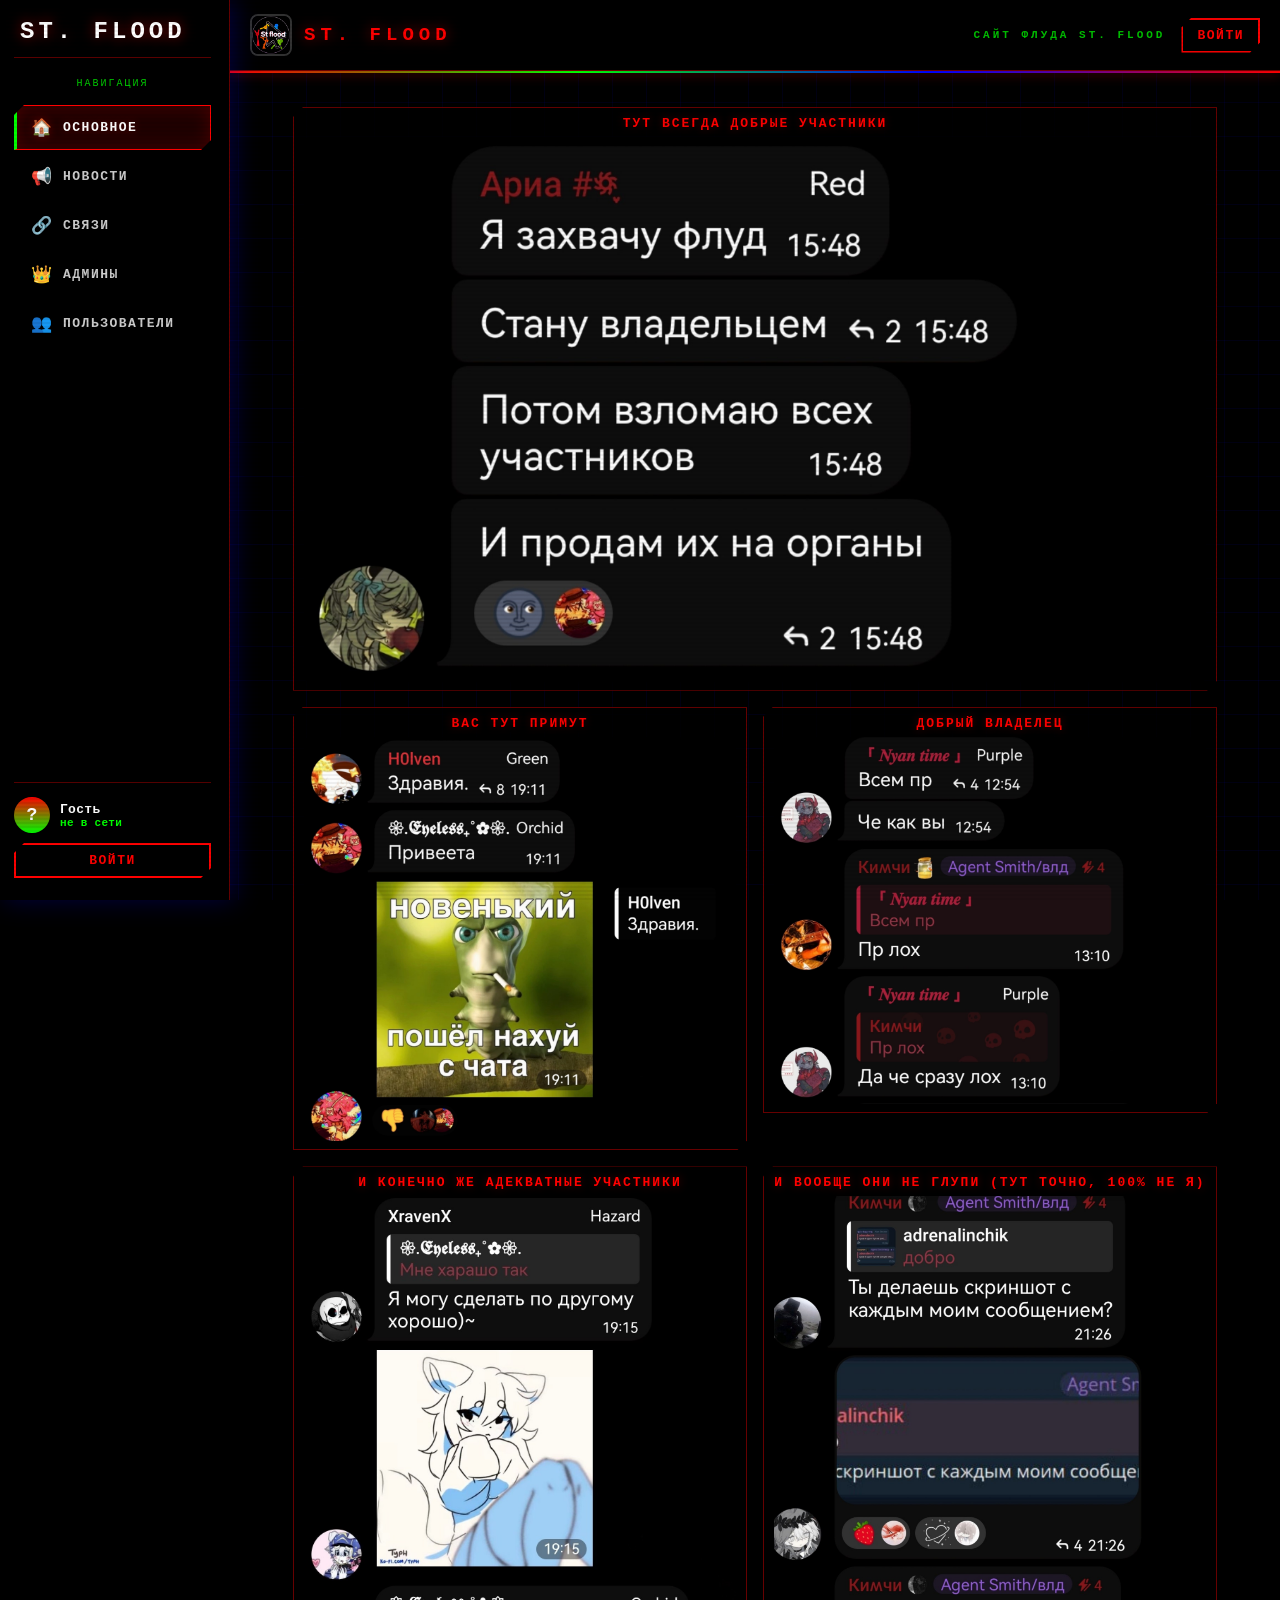
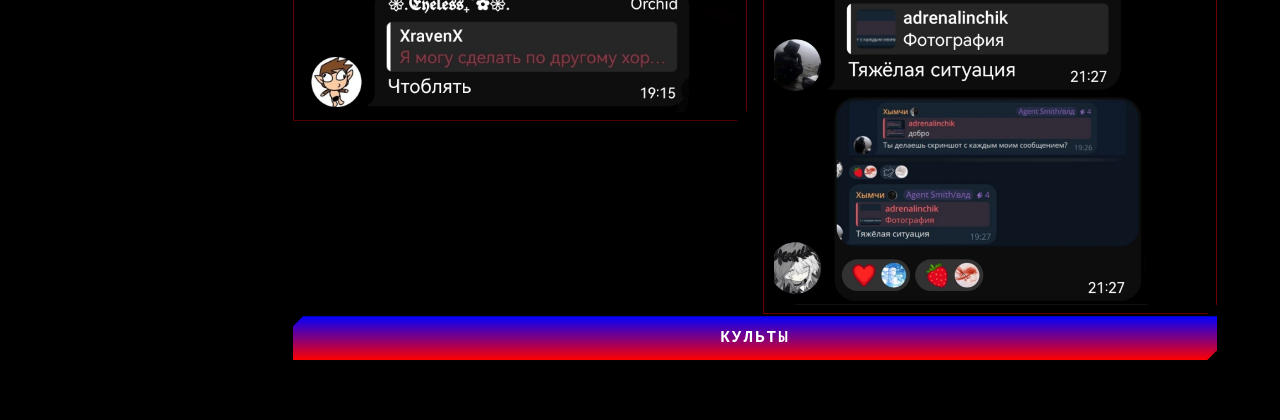
==== commit 54159c75: "Neon terminal design, remove achievements/support, remove registration" ====
--- a/index.html
+++ b/index.html
@@ -31,8 +31,6 @@
     <a href="news.html"><span class="ico">📢</span>Новости</a>
     <a href="links.html"><span class="ico">🔗</span>Связи</a>
     <a href="admins.html"><span class="ico">👑</span>Админы</a>
-    <a href="support.html"><span class="ico">🛠️</span>Тех. Поддержка</a>
-    <a href="achievements.html"><span class="ico">🏆</span>Достижения</a>
     <a href="users.html"><span class="ico">👥</span>Пользователи</a>
   </div>
   <div class="sidebar-user" id="sidebarUser"></div>
--- a/css/style.css
+++ b/css/style.css
@@ -3,45 +3,45 @@
 .auth-switch-btn[data-mode="reg"], #hdrReg, #suReg, #supRegBtn { display: none !important; }
 
 :root {
-  --bg: #f2f2f2;
-  --panel: #ffffff;
-  --input-bg: #f8f8f8;
-  --modal-bg: #ffffff;
-  --sticky-bg: #ffffff;
-  --text: #333333;
-  --text-strong: #1a1a1a;
-  --text-dim: #666666;
+  --bg: #000000;
+  --panel: #000000;
+  --input-bg: #0a0a0a;
+  --modal-bg: #000000;
+  --sticky-bg: #000000;
+  --text: #ffffff;
+  --text-strong: #ffffff;
+  --text-dim: #cccccc;
   --text-dim2: #999999;
-  --text-soft: #555555;
-  --accent: #0074bd;
-  --accent-hi: #0088dd;
-  --accent-lite: #3399ff;
-  --accent-rgb: 0,116,189;
-  --accent2-rgb: 0,136,221;
-  --accent3-rgb: 0,90,148;
-  --accent-hi-rgb: 0,136,221;
-  --ok: #4caf50;
-  --ok-rgb: 76,175,80;
-  --info: #0074bd;
-  --info-rgb: 0,116,189;
-  --danger: #e0434f;
-  --danger-rgb: 224,67,79;
-  --red: #e0434f;
-  --red-rgb: 224,67,79;
-  --yellow: #ff9800;
-  --gold: #c7950c;
-  --danger-soft: #ff6b6b;
-  --border: #cccccc;
-  --ach-warn: #ff9800;
-  --ach-warn-bg: rgba(255,152,0,.12);
-  --ach-warn-border: rgba(255,152,0,.4);
-  --grad-rainbow: linear-gradient(90deg, #ff5c3c, #0074bd, #4caf50, #ff9800, #e0434f);
-  --grad-btn: linear-gradient(180deg, #0088dd 0%, #0074bd 100%);
-  --grad-btn-hover: linear-gradient(180deg, #0099ff 0%, #0088dd 100%);
-  --grad-btn-cults: linear-gradient(180deg, #0074bd 0%, #005a94 100%);
-  --grad-ach: linear-gradient(90deg, #ff9800, #0074bd, #e0434f);
-  --grad-bubble: linear-gradient(135deg, rgba(0,116,189,.08), rgba(0,90,148,.04));
-  --grad-warn: linear-gradient(90deg, rgba(224,67,79,.1), rgba(0,116,189,.06));
+  --text-soft: #dddddd;
+  --accent: #ff0000;
+  --accent-hi: #00ff00;
+  --accent-lite: #0000ff;
+  --accent-rgb: 255,0,0;
+  --accent2-rgb: 0,255,0;
+  --accent3-rgb: 0,0,255;
+  --accent-hi-rgb: 0,255,0;
+  --ok: #00ff00;
+  --ok-rgb: 0,255,0;
+  --info: #0000ff;
+  --info-rgb: 0,0,255;
+  --danger: #ff0000;
+  --danger-rgb: 255,0,0;
+  --red: #ff0000;
+  --red-rgb: 255,0,0;
+  --yellow: #ffff00;
+  --gold: #ffff00;
+  --danger-soft: #ff4444;
+  --border: #333333;
+  --ach-warn: #ffff00;
+  --ach-warn-bg: rgba(255,255,0,.12);
+  --ach-warn-border: rgba(255,255,0,.4);
+  --grad-rainbow: linear-gradient(90deg, #ff0000, #00ff00, #0000ff, #ff0000);
+  --grad-btn: linear-gradient(180deg, #ff0000 0%, #00ff00 100%);
+  --grad-btn-hover: linear-gradient(180deg, #00ff00 0%, #0000ff 100%);
+  --grad-btn-cults: linear-gradient(180deg, #0000ff 0%, #ff0000 100%);
+  --grad-ach: linear-gradient(90deg, #ff0000, #00ff00, #0000ff);
+  --grad-bubble: linear-gradient(135deg, rgba(255,0,0,.08), rgba(0,255,0,.04));
+  --grad-warn: linear-gradient(90deg, rgba(255,0,0,.1), rgba(0,0,255,.06));
   --sidebar-width: 230px;
 }
 
@@ -60,7 +60,7 @@
   left: 0;
   width: var(--sidebar-width);
   height: 100vh;
-  background: #ffffff;
+  background: var(--panel);
   border-right: 2px solid var(--border);
   padding: 22px 18px 22px 14px;
   display: flex;
@@ -169,7 +169,7 @@
   font-weight: 700;
   letter-spacing: 1px;
   color: var(--accent);
-  background: #ffffff;
+  background: var(--panel);
   border: 2px solid var(--accent);
   border-radius: 6px;
   padding: 8px 14px;
@@ -212,7 +212,7 @@
   font-size: 13px;
   font-weight: 700;
   color: var(--accent);
-  background: #ffffff;
+  background: var(--panel);
   border: 2px solid var(--accent);
   border-radius: 6px;
   padding: 8px 14px;
@@ -894,7 +894,7 @@
   font-weight: 700;
   letter-spacing: 1px;
   color: var(--accent);
-  background: #ffffff;
+  background: var(--panel);
   border: 2px solid var(--accent);
   border-radius: 6px;
   padding: 6px 14px;
@@ -1016,7 +1016,7 @@
   border-radius: 6px;
   padding: 8px 18px;
   cursor: pointer;
-  background: #ffffff;
+  background: var(--panel);
   color: var(--accent);
 }
 .support-btn:hover { background: rgba(var(--accent-rgb),.06); }
@@ -1037,7 +1037,7 @@
   font-weight: 700;
   letter-spacing: 1px;
   color: var(--danger);
-  background: #ffffff;
+  background: var(--panel);
   border: 2px solid var(--danger);
   border-radius: 6px;
   padding: 8px 18px;
@@ -1063,7 +1063,7 @@
   font-weight: 700;
   letter-spacing: 1px;
   color: var(--accent);
-  background: #ffffff;
+  background: var(--panel);
   border: 2px solid var(--accent);
   border-radius: 6px;
   padding: 6px 14px;
@@ -1134,7 +1134,7 @@
   font-weight: 800;
   letter-spacing: 1px;
   color: var(--accent);
-  background: #ffffff;
+  background: var(--panel);
   border: 2px solid var(--accent);
   border-radius: 6px;
   padding: 12px 28px;
@@ -1412,7 +1412,7 @@
   font-size: 12px;
   font-weight: 700;
   color: var(--accent);
-  background: #ffffff;
+  background: var(--panel);
   border: 2px solid var(--accent);
   border-radius: 4px;
   padding: 4px 10px;
@@ -1855,7 +1855,7 @@
   font-size: 12px;
   font-weight: 700;
   color: var(--accent);
-  background: #ffffff;
+  background: var(--panel);
   border: 2px solid var(--accent);
   border-radius: 4px;
   padding: 5px 10px;
@@ -1959,3 +1959,346 @@
   display: none;
   box-shadow: 0 4px 12px rgba(0,0,0,.15);
 }
+
+/* ============================================================
+   DEV DESIGN — неон / терминал. Палитра RGB + чёрный фон.
+   ============================================================ */
+
+:root {
+  --dev-glow: 0 0 14px rgba(var(--accent-rgb), .55);
+  --dev-glow-soft: 0 0 10px rgba(var(--accent-rgb), .3);
+  --dev-notch: polygon(0 10px, 10px 0, 100% 0, 100% calc(100% - 10px), calc(100% - 10px) 100%, 0 100%);
+  --dev-font: "Consolas", "SF Mono", "Menlo", "Courier New", monospace;
+}
+
+body {
+  font-family: var(--dev-font);
+  letter-spacing: .3px;
+  background-image:
+    linear-gradient(rgba(var(--accent3-rgb), .07) 1px, transparent 1px),
+    linear-gradient(90deg, rgba(var(--accent3-rgb), .07) 1px, transparent 1px);
+  background-size: 34px 34px;
+  background-attachment: fixed;
+}
+
+body::after {
+  content: "";
+  position: fixed;
+  inset: 0;
+  pointer-events: none;
+  z-index: 9998;
+  background: repeating-linear-gradient(
+    180deg,
+    rgba(0, 0, 0, 0) 0px,
+    rgba(0, 0, 0, 0) 2px,
+    rgba(0, 0, 0, .22) 3px,
+    rgba(0, 0, 0, 0) 4px
+  );
+  opacity: .5;
+}
+
+/* ─── sidebar ─── */
+.sidebar {
+  background: #000;
+  border-right: 1px solid rgba(var(--accent-rgb), .4);
+  box-shadow: 4px 0 24px rgba(var(--accent3-rgb), .25);
+  padding-top: 18px;
+}
+
+.sidebar-logo {
+  font-family: var(--dev-font);
+  font-size: 24px;
+  letter-spacing: 4px;
+  text-transform: uppercase;
+  color: #fff;
+  text-shadow: var(--dev-glow);
+  border-bottom: 1px solid rgba(var(--accent-rgb), .35);
+  padding-bottom: 12px;
+  margin-bottom: 14px;
+}
+
+.sidebar-center {
+  text-transform: uppercase;
+  letter-spacing: 2px;
+  font-size: 10px;
+  color: var(--accent-hi);
+  opacity: .8;
+}
+
+.sidebar .tabs a {
+  border: 1px solid transparent;
+  border-left: 3px solid transparent;
+  border-radius: 0;
+  text-transform: uppercase;
+  font-size: 13px;
+  letter-spacing: 1.5px;
+  padding: 11px 14px;
+}
+
+.sidebar .tabs a:hover {
+  background: rgba(var(--accent-rgb), .1);
+  border-left-color: var(--accent);
+  color: #fff;
+}
+
+.sidebar .tabs a.active {
+  background: rgba(var(--accent-rgb), .12);
+  border: 1px solid var(--accent);
+  border-left: 3px solid var(--accent-hi);
+  color: #fff;
+  text-shadow: var(--dev-glow-soft);
+  clip-path: var(--dev-notch);
+  box-shadow: inset 0 0 18px rgba(var(--accent-rgb), .2);
+}
+
+.sidebar-user {
+  border-top: 1px solid rgba(var(--accent-rgb), .35);
+}
+
+/* ─── header ─── */
+.header {
+  background: rgba(0, 0, 0, .92);
+  border-bottom: 1px solid rgba(var(--accent-rgb), .45);
+  backdrop-filter: blur(6px);
+}
+
+.header-title {
+  text-transform: uppercase;
+  letter-spacing: 5px;
+  font-size: 19px;
+  text-shadow: var(--dev-glow);
+}
+
+.header-center {
+  text-transform: uppercase;
+  font-size: 11px;
+  letter-spacing: 3px;
+  color: var(--accent-hi);
+  opacity: .75;
+}
+
+.sep {
+  height: 2px;
+  background: var(--grad-rainbow);
+  box-shadow: 0 0 12px rgba(var(--accent-rgb), .8);
+}
+
+/* ─── buttons ─── */
+.su-btn,
+.hdr-btn,
+.support-btn,
+.support-btn-danger,
+.sup-btn-danger,
+.sup-btn-register,
+.sup-login-btn,
+.adm-btn {
+  border-radius: 0;
+  text-transform: uppercase;
+  letter-spacing: 1.5px;
+  clip-path: var(--dev-notch);
+  transition: box-shadow .15s, background .15s, color .15s;
+}
+
+.su-btn:hover,
+.hdr-btn:hover,
+.support-btn:hover,
+.sup-btn-danger:hover,
+.sup-login-btn:hover,
+.sup-btn-register:hover,
+.adm-btn:hover {
+  box-shadow: var(--dev-glow-soft);
+  background: rgba(var(--accent-rgb), .12);
+}
+
+.su-btn-prim,
+.hdr-btn-prim,
+.support-btn-primary,
+.sup-btn-primary,
+.sup-send,
+.cults-btn {
+  border-radius: 0;
+  clip-path: var(--dev-notch);
+  box-shadow: var(--dev-glow-soft);
+}
+
+.su-btn-prim:hover,
+.hdr-btn-prim:hover,
+.support-btn-primary:hover,
+.sup-btn-primary:hover,
+.sup-send:hover,
+.cults-btn:hover {
+  box-shadow: 0 0 18px rgba(var(--accent-hi-rgb), .7);
+}
+
+.support-btn-danger,
+.sup-btn-danger {
+  box-shadow: 0 0 10px rgba(var(--danger-rgb), .25);
+}
+
+/* ─── cards / panels ─── */
+.dobro-block,
+#cults .cult-item,
+.admin,
+.link-card,
+.admin-panel,
+.profile-panel,
+.ach-card,
+.news-card,
+.news-post,
+.admin-card,
+.users-row,
+.list-card,
+.ach-form-box,
+.support-modal-box {
+  border-radius: 0;
+  border: 1px solid rgba(var(--accent-rgb), .4);
+  background: rgba(0, 0, 0, .85);
+  clip-path: var(--dev-notch);
+  transition: box-shadow .2s, border-color .2s, transform .2s;
+}
+
+.dobro-block:hover,
+#cults .cult-item:hover,
+.admin:hover,
+.news-card:hover,
+.admin-card:hover,
+.users-row:hover,
+.link-card:hover {
+  border-color: var(--accent-hi);
+  box-shadow: 0 0 18px rgba(var(--accent2-rgb), .35);
+  transform: translateY(-2px);
+}
+
+.news-card-new {
+  border-color: var(--accent) !important;
+  box-shadow: inset 0 0 22px rgba(var(--accent-rgb), .14);
+}
+
+.ach-card {
+  border-left: 3px solid var(--accent-hi);
+}
+
+/* ─── typography ─── */
+.cap,
+.admins-title,
+.link-block,
+.sup-head-title,
+.ach-title,
+.ach-subtitle,
+.news-card-title,
+.news-post-title,
+.users-panel-title,
+.admin-panel-title,
+.sup-modal-title,
+.support-modal-title,
+.sup-reqs-title {
+  text-transform: uppercase;
+  letter-spacing: 2px;
+  text-shadow: var(--dev-glow-soft);
+}
+
+.admins-title {
+  font-size: 30px;
+  letter-spacing: 6px;
+  border-bottom: 1px solid rgba(var(--accent-rgb), .4);
+  padding-bottom: 14px;
+}
+
+.admin-name,
+.admin-role,
+.profile-nick,
+.news-card-title {
+  text-transform: none;
+  letter-spacing: .5px;
+}
+
+/* ─── inputs ─── */
+.sup-dialog-input input,
+.support-modal input[type="text"],
+.support-modal input[type="password"],
+.support-modal textarea,
+.ach-form-box textarea,
+.adm-role-select,
+.theme-switch,
+.menu-toggle,
+.edit-file-input {
+  border-radius: 0;
+  border: 1px solid rgba(var(--accent-rgb), .45);
+  background: rgba(0, 0, 0, .9);
+  font-family: var(--dev-font);
+}
+
+.sup-dialog-input input:focus,
+.support-modal input:focus,
+.support-modal textarea:focus,
+.ach-form-box textarea:focus {
+  border-color: var(--accent-hi);
+  box-shadow: var(--dev-glow-soft);
+  outline: none;
+}
+
+/* ─── misc ─── */
+.badge,
+.ach-status,
+.sup-req-tab-status {
+  border-radius: 0;
+  text-transform: uppercase;
+  letter-spacing: 1px;
+}
+
+.sup-msg-bubble {
+  border-radius: 0;
+  border: 1px solid rgba(var(--accent-rgb), .5);
+  clip-path: var(--dev-notch);
+  font-family: var(--dev-font);
+}
+
+.sup-msg.msg-me .sup-msg-bubble {
+  border-color: var(--accent-hi);
+  box-shadow: var(--dev-glow-soft);
+}
+
+.sup-msg-tag,
+.profile-role,
+.cult-name,
+.hdr-avatar-circle {
+  border-radius: 0;
+}
+
+.avatar-cell {
+  border-radius: 0;
+  clip-path: var(--dev-notch);
+}
+
+.support-center {
+  border-radius: 0;
+  border: 1px solid rgba(var(--accent-rgb), .45);
+  background: rgba(0, 0, 0, .9);
+  box-shadow: 0 0 26px rgba(var(--accent3-rgb), .2);
+}
+
+.sup-req-tab-active {
+  background: rgba(var(--accent-rgb), .12);
+  box-shadow: inset 3px 0 0 var(--accent-hi);
+}
+
+.mustchange-bar {
+  text-transform: uppercase;
+  letter-spacing: 1.5px;
+  font-size: 12px;
+  box-shadow: 0 0 18px rgba(var(--danger-rgb), .3);
+}
+
+::-webkit-scrollbar { width: 10px; height: 10px; }
+::-webkit-scrollbar-track { background: #000; }
+::-webkit-scrollbar-thumb {
+  background: var(--accent);
+  border: 2px solid #000;
+}
+::-webkit-scrollbar-thumb:hover { background: var(--accent-hi); }
+
+@media (max-width: 900px) {
+  .sidebar { border-right: 1px solid rgba(var(--accent-rgb), .5); }
+  .admins-title { font-size: 22px; letter-spacing: 3px; }
+  .header-title { letter-spacing: 2px; }
+}
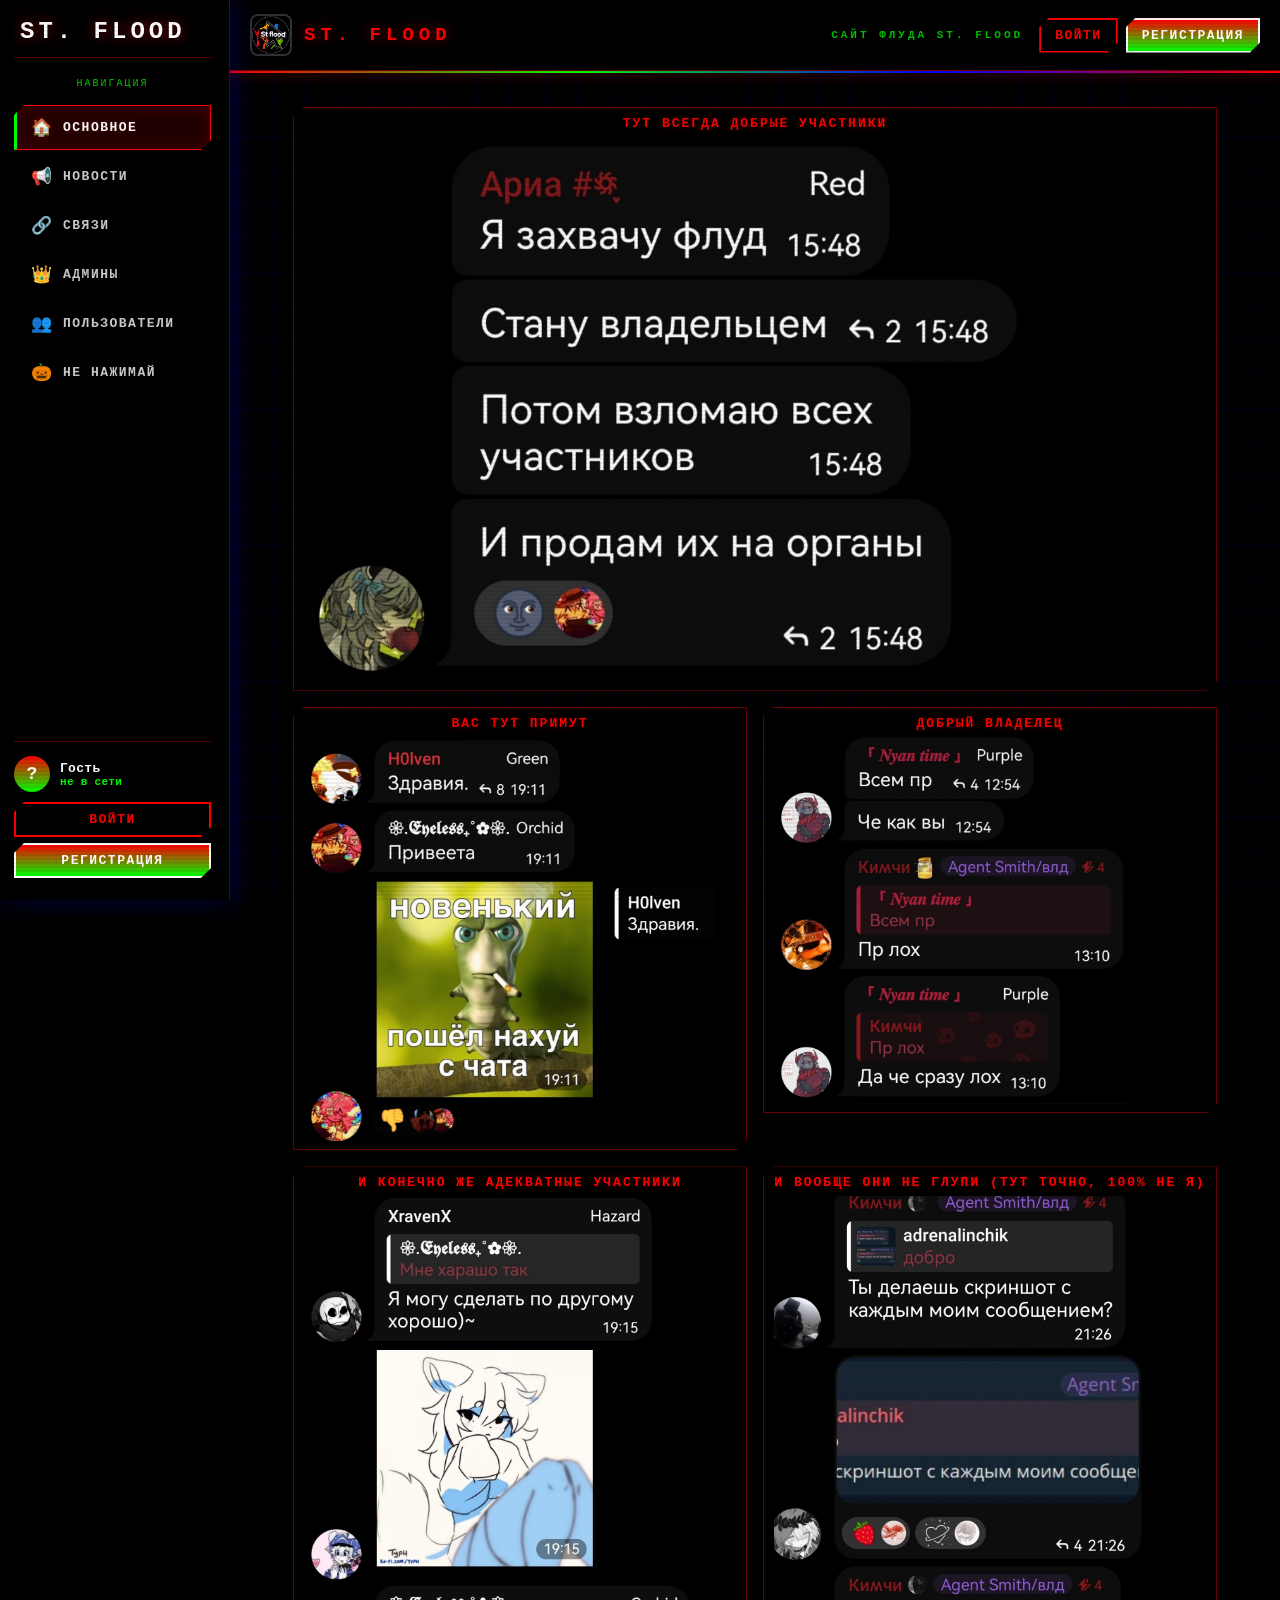
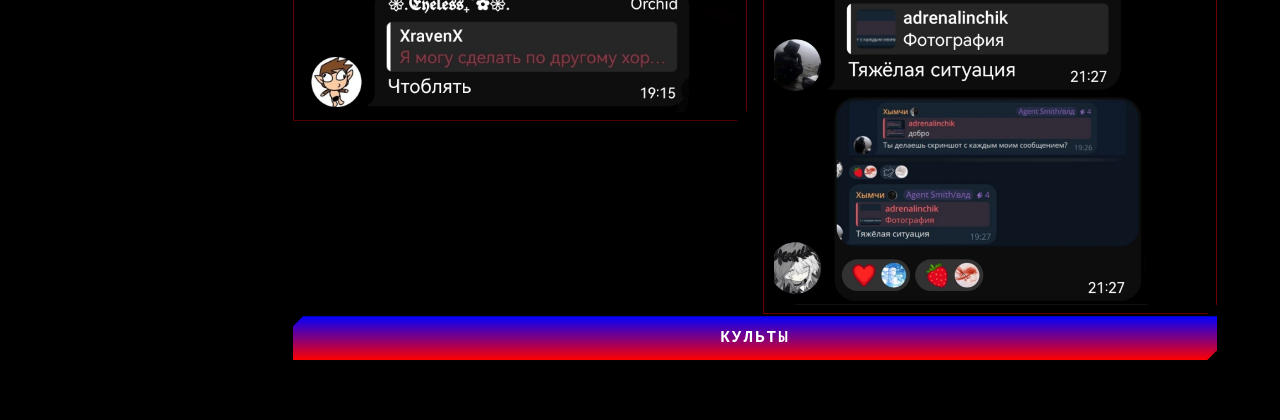
==== commit 4f1ed3b1: "Add prank button with video overlay" ====
--- a/index.html
+++ b/index.html
@@ -32,6 +32,8 @@
     <a href="links.html"><span class="ico">🔗</span>Связи</a>
     <a href="admins.html"><span class="ico">👑</span>Админы</a>
     <a href="users.html"><span class="ico">👥</span>Пользователи</a>
+    <a href="#" id="prankBtn"><span class="ico">🎃</span>Не нажимай</a>
+    <span class="prank-count" id="prankCount"></span>
   </div>
   <div class="sidebar-user" id="sidebarUser"></div>
 </nav>
@@ -91,6 +93,7 @@
 <script src="js/auth.js"></script>
 <script>initAuth();</script>
 <script src="js/script.js"></script>
+<script src="js/prank.js"></script>
 
 <script>
 /* ─── открытие/закрытие меню (только телефон) ─── */
--- a/css/style.css
+++ b/css/style.css
@@ -1,6 +1,4 @@
 * { margin: 0; padding: 0; box-sizing: border-box; }
-
-.auth-switch-btn[data-mode="reg"], #hdrReg, #suReg, #supRegBtn { display: none !important; }
 
 :root {
   --bg: #000000;
@@ -2302,3 +2300,43 @@
   .admins-title { font-size: 22px; letter-spacing: 3px; }
   .header-title { letter-spacing: 2px; }
 }
+
+/* ─── кнопка-прикол ─── */
+.prank-count {
+  display: block;
+  font-family: var(--dev-font);
+  font-size: 10px;
+  letter-spacing: 2px;
+  color: var(--accent-hi);
+  opacity: .7;
+  padding: 2px 0 4px;
+  min-height: 14px;
+}
+
+.prank-overlay {
+  display: none;
+  position: fixed;
+  inset: 0;
+  width: 100vw;
+  height: 100vh;
+  background: #000;
+  z-index: 99999;
+  align-items: center;
+  justify-content: center;
+  overflow: hidden;
+}
+
+.prank-overlay img,
+.prank-overlay video {
+  max-width: 100vw;
+  max-height: 100vh;
+  width: 100vw;
+  height: 100vh;
+  object-fit: cover;
+  animation: prankFade .35s ease;
+}
+
+@keyframes prankFade {
+  from { opacity: 0; }
+  to { opacity: 1; }
+}
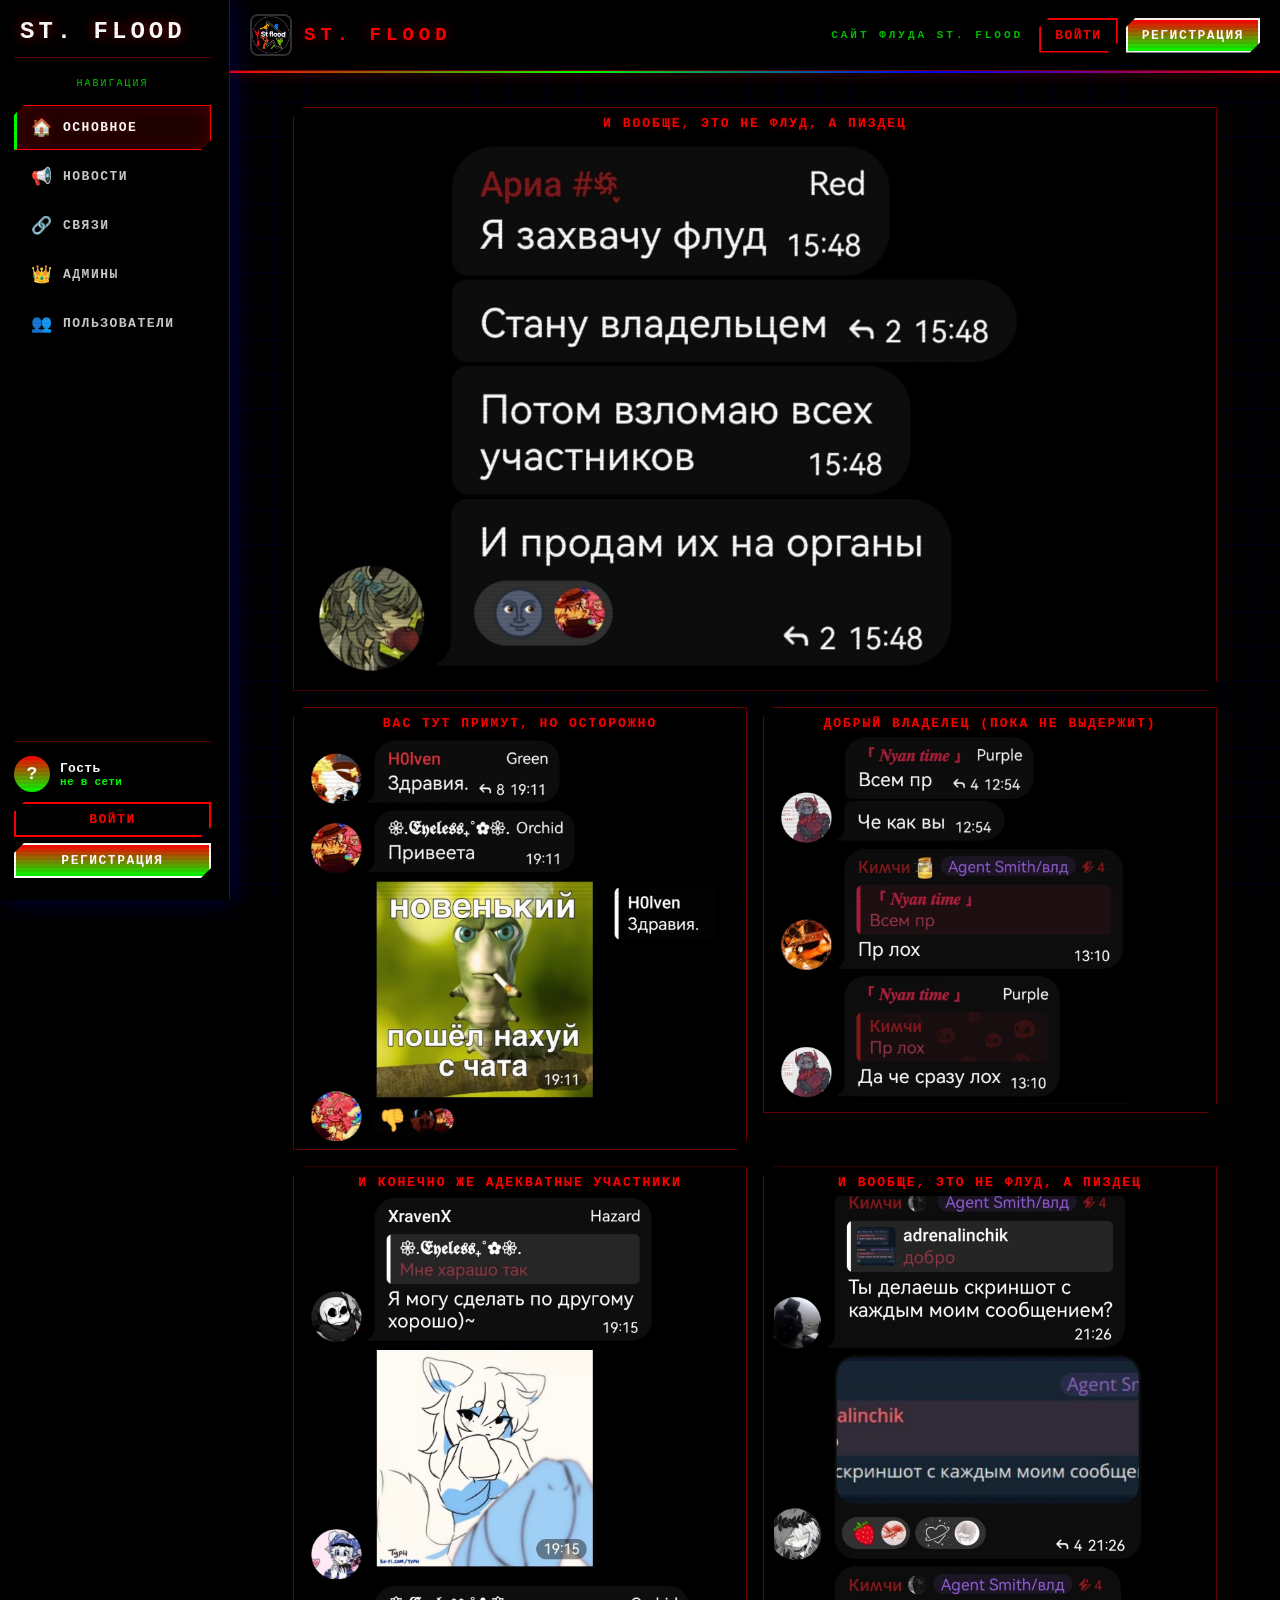
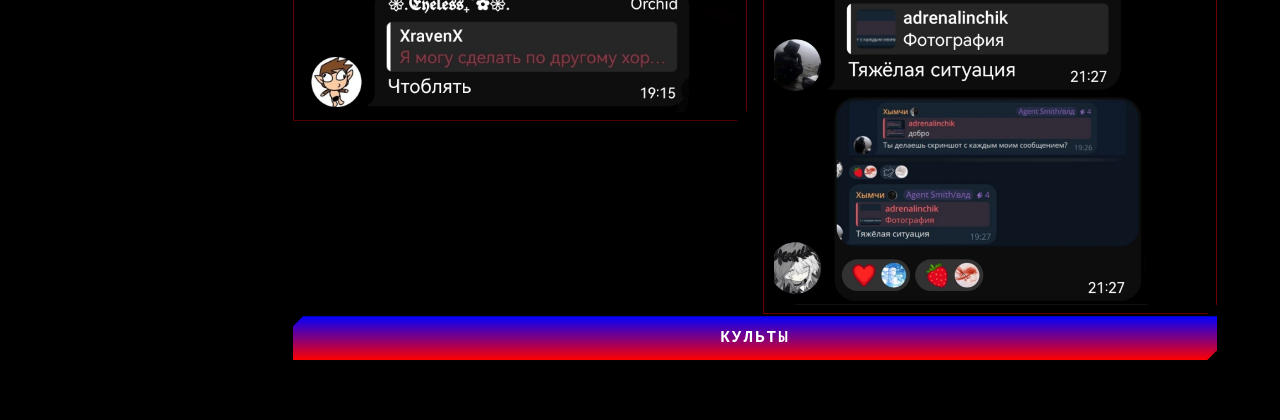
==== commit 2a8fb5df: "Admins: split into senior/junior lists, staff programmer card, uniform card sizing, fix netlify badg" ====
--- a/index.html
+++ b/index.html
@@ -32,8 +32,6 @@
     <a href="links.html"><span class="ico">🔗</span>Связи</a>
     <a href="admins.html"><span class="ico">👑</span>Админы</a>
     <a href="users.html"><span class="ico">👥</span>Пользователи</a>
-    <a href="#" id="prankBtn"><span class="ico">🎃</span>Не нажимай</a>
-    <span class="prank-count" id="prankCount"></span>
   </div>
   <div class="sidebar-user" id="sidebarUser"></div>
 </nav>
@@ -43,17 +41,17 @@
   <div class="good-row">
 
     <div class="dobro-block big">
-      <p class="cap">Тут всегда добрые участники</p>
+      <p class="cap">И вообще, это не флуд, а пиздец</p>
       <img src="img/dobro2.png" alt="dobro2.png">
     </div>
 
     <div class="dobro-block">
-      <p class="cap">Вас тут примут</p>
+      <p class="cap">Вас тут примут, но осторожно</p>
       <img src="img/dobro1.png" alt="dobro1.png">
     </div>
 
     <div class="dobro-block">
-      <p class="cap">Добрый владелец</p>
+      <p class="cap">Добрый владелец (пока не выдержит)</p>
       <img src="img/vld.png" alt="vld.png">
     </div>
 
@@ -63,7 +61,7 @@
     </div>
 
     <div class="dobro-block">
-      <p class="cap">И вообще они не глупи (тут точно, 100% не я)</p>
+      <p class="cap">И вообще, это не флуд, а пиздец</p>
       <img src="img/glypi.jpg" alt="glypi.jpg">
     </div>
 
@@ -93,44 +91,7 @@
 <script src="js/auth.js"></script>
 <script>initAuth();</script>
 <script src="js/script.js"></script>
-<script src="js/prank.js"></script>
 
-<script>
-/* ─── открытие/закрытие меню (только телефон) ─── */
-var sidebar = document.getElementById('sidebar');
-var backdrop = document.getElementById('sidebarBackdrop');
-var isMobile = function () { return window.innerWidth <= 900; };
-function openMenu() {
-  if (!isMobile()) return;
-  document.body.classList.remove('menu-close');
-  document.body.classList.add('menu-open');
-  if (sidebar) sidebar.classList.remove('closed');
-}
-function closeMenu() {
-  if (!isMobile()) return;
-  document.body.classList.remove('menu-open');
-  document.body.classList.add('menu-close');
-  if (sidebar) sidebar.classList.add('closed');
-}
-var mt = document.getElementById('menuToggle');
-if (mt) mt.addEventListener('click', function () {
-  if (!isMobile()) return;
-  var open = document.body.classList.contains('menu-open');
-  if (open) { closeMenu(); } else { openMenu(); }
-});
-var sc = document.getElementById('sidebarClose');
-if (sc) sc.addEventListener('click', closeMenu);
-if (backdrop) backdrop.addEventListener('click', closeMenu);
-var sa = document.querySelectorAll('.sidebar .tabs a');
-for (var si = 0; si < sa.length; si++) {
-  sa[si].addEventListener('click', function () { if (isMobile()) closeMenu(); });
-}
-window.addEventListener('resize', function () {
-  if (!isMobile()) {
-    document.body.classList.remove('menu-open', 'menu-close');
-    if (sidebar) sidebar.classList.remove('closed');
-  }
-});
-</script>
+<script src="js/menu.js"></script>
 </body>
 </html>
--- a/css/style.css
+++ b/css/style.css
@@ -488,12 +488,15 @@
 .admins-row {
   display: flex;
   justify-content: center;
+  align-items: stretch;
   gap: 18px;
   flex-wrap: wrap;
   margin-bottom: 18px;
 }
 .admin {
-  flex: 0 1 240px;
+  flex: 0 1 264px;
+  display: flex;
+  flex-direction: column;
   background: var(--panel);
   border: 2px solid var(--accent);
   border-radius: 8px;
@@ -506,31 +509,73 @@
   margin-bottom: 4px;
 }
 .admin-name {
-  font-size: 22px;
+  font-size: 19px;
   font-weight: 800;
   color: var(--text-strong);
+  margin-bottom: 2px;
+  white-space: nowrap;
 }
 .admin-role {
   font-size: 15px;
   font-weight: 600;
   color: var(--accent-lite);
-  margin-bottom: 14px;
+  margin-bottom: 16px;
 }
 .admin-founder {
+  font-size: 15px;
+  font-weight: 600;
+  color: var(--accent-lite);
+  letter-spacing: .5px;
+  margin-bottom: 16px;
+}
+
+.admin-staff {
+  margin-top: 14px;
+  padding: 9px 6px;
+  border-top: 2px solid var(--accent);
+  color: var(--accent);
   font-size: 13px;
   font-weight: 800;
-  color: var(--gold);
-  letter-spacing: .5px;
-  margin-top: -8px;
-  margin-bottom: 14px;
+  letter-spacing: 3px;
+  text-transform: uppercase;
+  text-align: center;
+  text-shadow: 0 0 10px rgba(var(--accent-rgb), .6);
 }
 .admin img {
-  max-width: 100%;
-  max-height: 40vh;
+  width: 100%;
+  height: 200px;
+  object-fit: contain;
   display: block;
   margin: 0 auto;
   border: 2px solid var(--info);
   border-radius: 6px;
+  background: var(--input-bg);
+}
+
+.admin-error {
+  border-color: var(--danger) !important;
+  background: rgba(var(--danger-rgb), .08);
+}
+
+.admin-error .admin-name {
+  color: var(--danger);
+  letter-spacing: 3px;
+  text-shadow: 0 0 12px rgba(var(--danger-rgb), .6);
+}
+
+.admin-nofile {
+  flex: 1;
+  display: flex;
+  align-items: center;
+  justify-content: center;
+  margin: 14px 0 4px;
+  color: var(--danger);
+  font-family: var(--dev-font);
+  font-size: 18px;
+  font-weight: 700;
+  letter-spacing: 3px;
+  text-align: center;
+  text-shadow: 0 0 12px rgba(var(--danger-rgb), .5);
 }
 
 .empty {
@@ -1938,6 +1983,8 @@
   .modal-box, .support-modal-box { width: 92vw; }
   .admin { flex: 1 1 100%; }
   .admins-title { font-size: 26px; margin: 8px 0 16px; }
+  .admin img { height: 170px; }
+  .admin-name { font-size: 16px; }
   .sidebar-logo { font-size: 17px; }
   .edit-log p, .users-row { overflow-x: auto; }
 }
@@ -2204,6 +2251,7 @@
 
 .admin-name,
 .admin-role,
+.admin-founder,
 .profile-nick,
 .news-card-title {
   text-transform: none;
@@ -2340,3 +2388,57 @@
   from { opacity: 0; }
   to { opacity: 1; }
 }
+
+/* на телефонах видео вписываем целиком, чтобы не обрезалось по краям */
+@media (max-width: 900px) {
+  .prank-overlay {
+    padding: 4vh 4vw;
+  }
+
+  .prank-overlay img,
+  .prank-overlay video {
+    width: auto;
+    height: auto;
+    max-width: 92vw;
+    max-height: 76vh;
+    object-fit: contain;
+  }
+}
+
+/* ─── бейдж хостинга (Powered by Netlify) ───
+   он висит в правом нижнем углу и перекрывает кнопки —
+   поднимаем модалки и нижние элементы над ним */
+@media (max-width: 900px) {
+  .support-modal-box {
+    margin-bottom: 84px;
+  }
+
+  .content {
+    padding-bottom: 84px;
+  }
+
+  .sup-page .content,
+  body.sup-page .content {
+    padding-bottom: 84px;
+  }
+
+  .profile-actions {
+    padding-bottom: 12px;
+  }
+}
+
+@media (max-width: 480px) {
+  .support-modal-box {
+    margin-bottom: 100px;
+  }
+
+  .support-modal-btns {
+    justify-content: flex-start;
+    padding-right: 8px;
+  }
+
+  .content,
+  body.sup-page .content {
+    padding-bottom: 100px;
+  }
+}
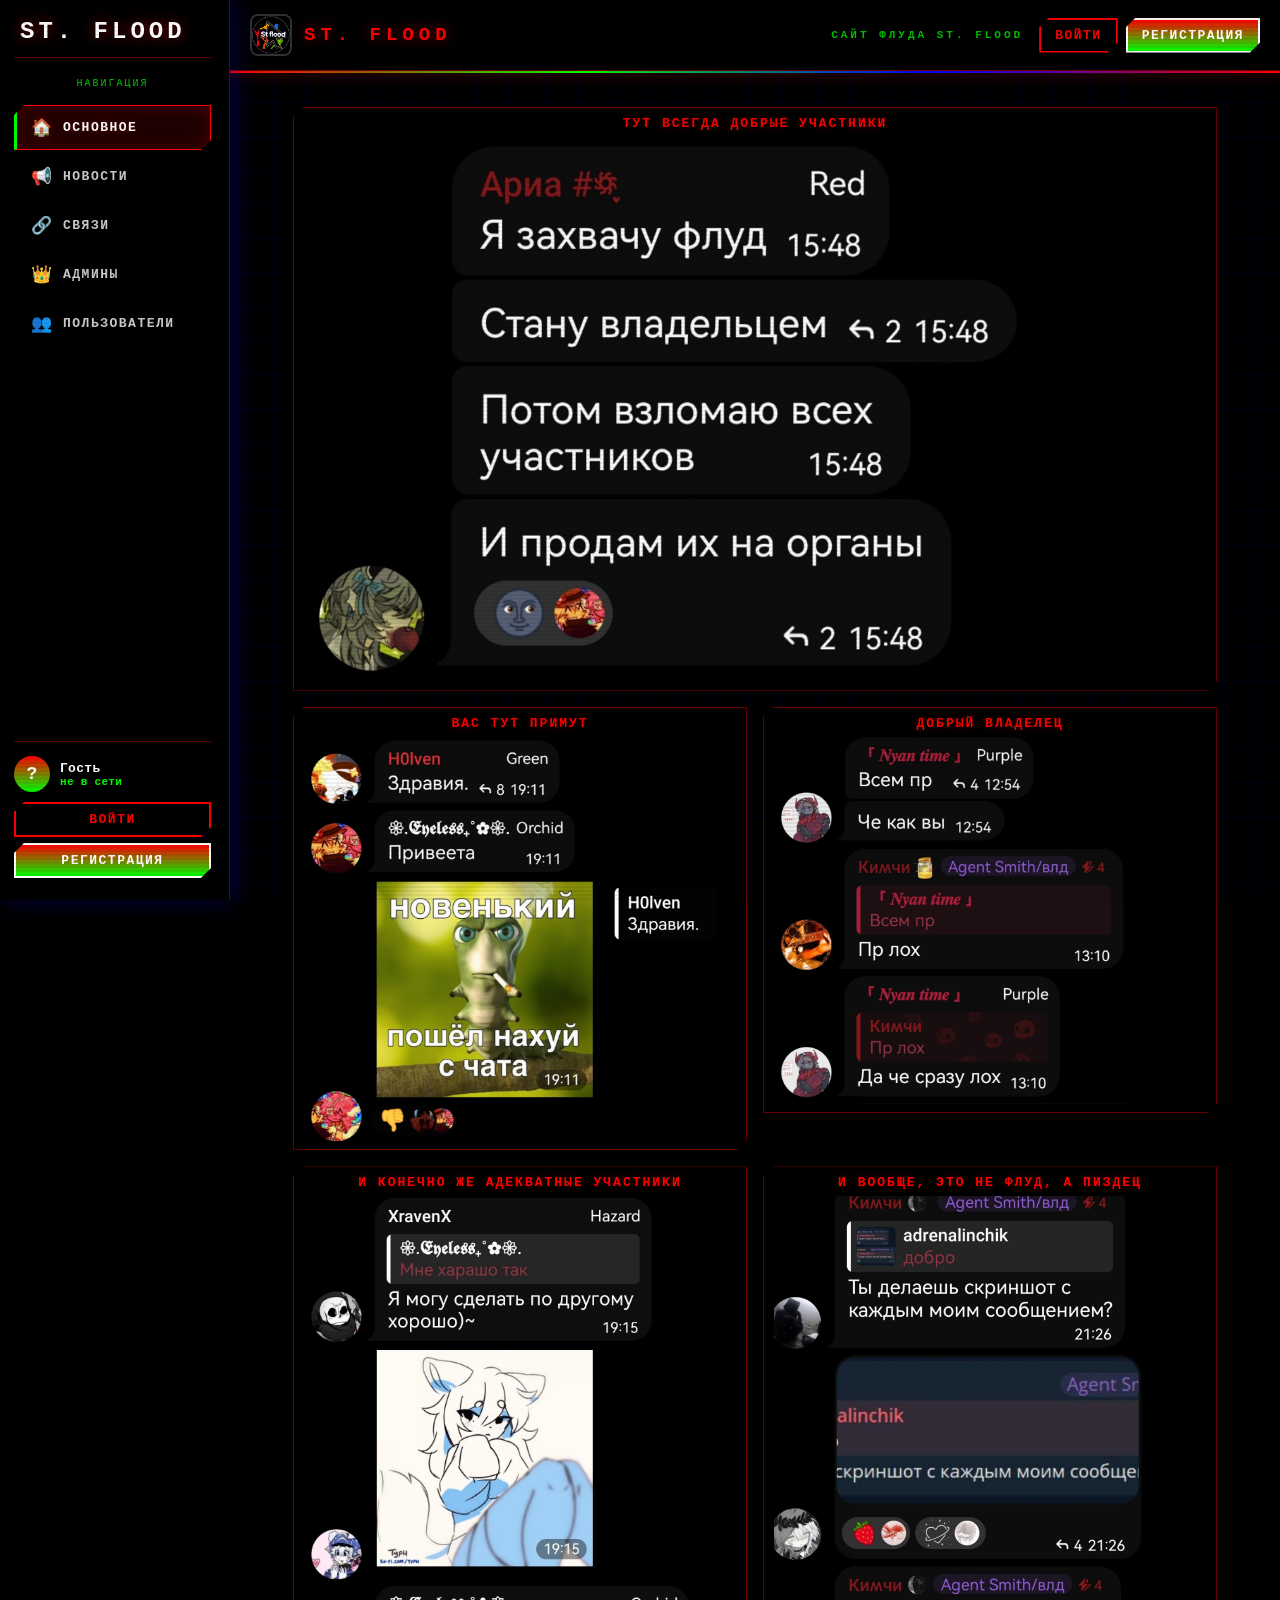
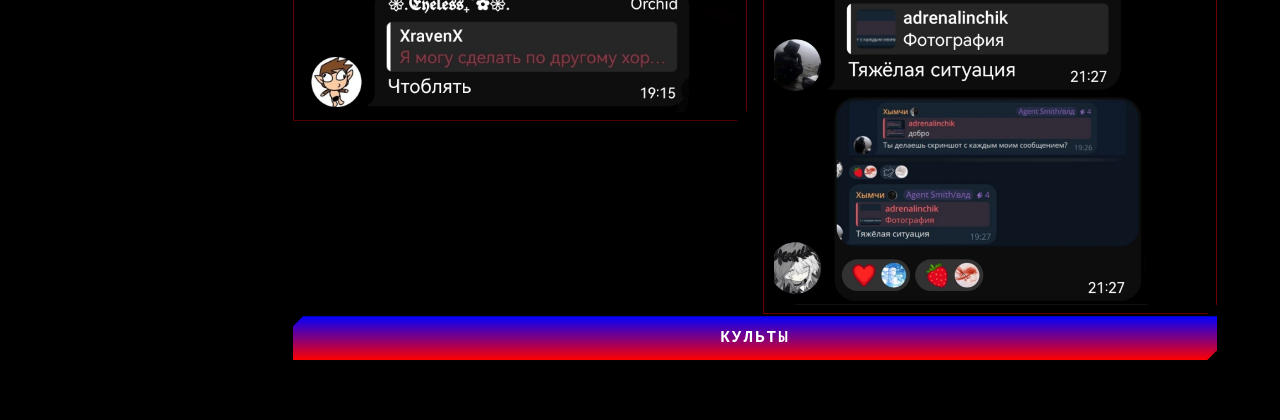
==== commit 333266a0: "Restore dobro-block texts, remove netlify badge spacing (moving to GitHub Pages)" ====
--- a/index.html
+++ b/index.html
@@ -41,17 +41,17 @@
   <div class="good-row">
 
     <div class="dobro-block big">
-      <p class="cap">И вообще, это не флуд, а пиздец</p>
+      <p class="cap">Тут всегда добрые участники</p>
       <img src="img/dobro2.png" alt="dobro2.png">
     </div>
 
     <div class="dobro-block">
-      <p class="cap">Вас тут примут, но осторожно</p>
+      <p class="cap">Вас тут примут</p>
       <img src="img/dobro1.png" alt="dobro1.png">
     </div>
 
     <div class="dobro-block">
-      <p class="cap">Добрый владелец (пока не выдержит)</p>
+      <p class="cap">Добрый владелец</p>
       <img src="img/vld.png" alt="vld.png">
     </div>
 
--- a/css/style.css
+++ b/css/style.css
@@ -2404,41 +2404,3 @@
     object-fit: contain;
   }
 }
-
-/* ─── бейдж хостинга (Powered by Netlify) ───
-   он висит в правом нижнем углу и перекрывает кнопки —
-   поднимаем модалки и нижние элементы над ним */
-@media (max-width: 900px) {
-  .support-modal-box {
-    margin-bottom: 84px;
-  }
-
-  .content {
-    padding-bottom: 84px;
-  }
-
-  .sup-page .content,
-  body.sup-page .content {
-    padding-bottom: 84px;
-  }
-
-  .profile-actions {
-    padding-bottom: 12px;
-  }
-}
-
-@media (max-width: 480px) {
-  .support-modal-box {
-    margin-bottom: 100px;
-  }
-
-  .support-modal-btns {
-    justify-content: flex-start;
-    padding-right: 8px;
-  }
-
-  .content,
-  body.sup-page .content {
-    padding-bottom: 100px;
-  }
-}
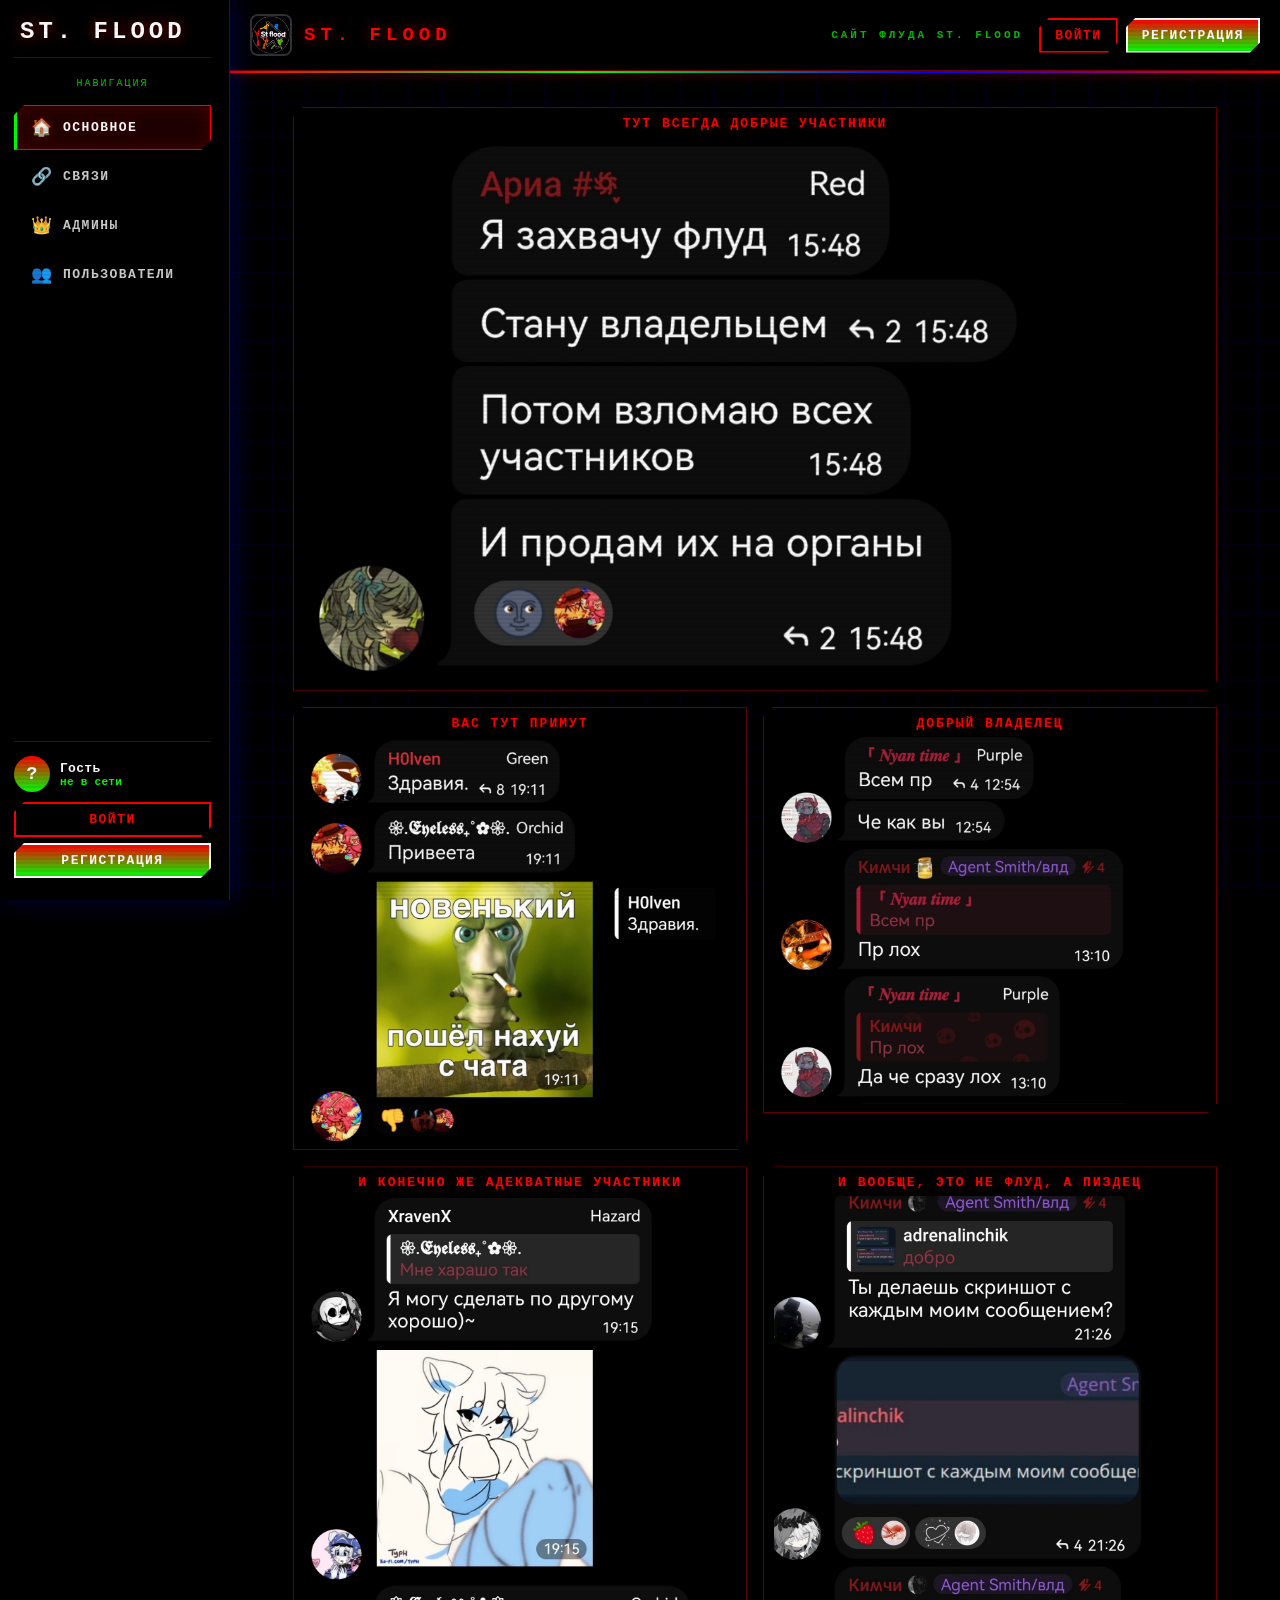
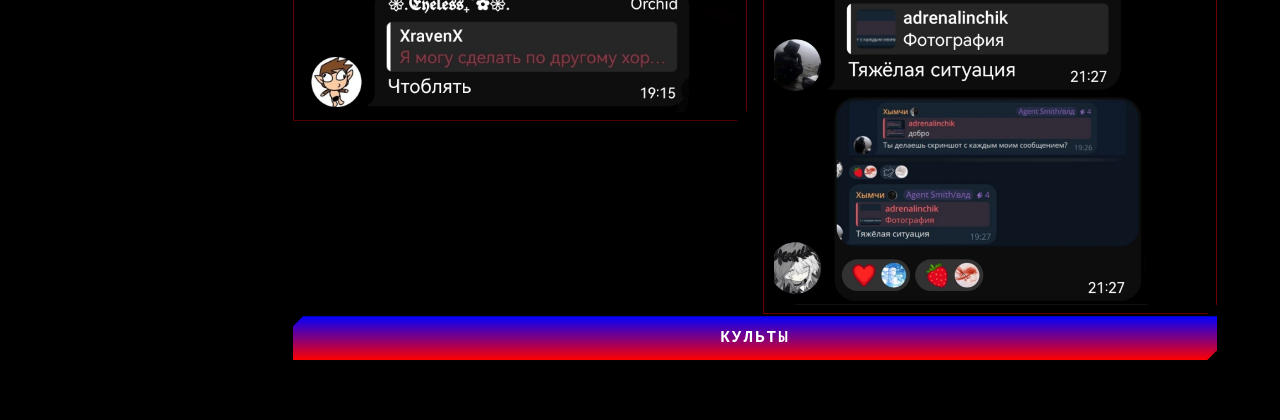
==== commit 30308826: "Admins: add Red and Glitch Green, remove ERROR cards; delete News section" ====
--- a/index.html
+++ b/index.html
@@ -28,7 +28,6 @@
   <div class="sidebar-center">Навигация</div>
   <div class="tabs">
     <a href="index.html" class="active"><span class="ico">🏠</span>Основное</a>
-    <a href="news.html"><span class="ico">📢</span>Новости</a>
     <a href="links.html"><span class="ico">🔗</span>Связи</a>
     <a href="admins.html"><span class="ico">👑</span>Админы</a>
     <a href="users.html"><span class="ico">👥</span>Пользователи</a>
--- a/css/style.css
+++ b/css/style.css
@@ -552,32 +552,6 @@
   background: var(--input-bg);
 }
 
-.admin-error {
-  border-color: var(--danger) !important;
-  background: rgba(var(--danger-rgb), .08);
-}
-
-.admin-error .admin-name {
-  color: var(--danger);
-  letter-spacing: 3px;
-  text-shadow: 0 0 12px rgba(var(--danger-rgb), .6);
-}
-
-.admin-nofile {
-  flex: 1;
-  display: flex;
-  align-items: center;
-  justify-content: center;
-  margin: 14px 0 4px;
-  color: var(--danger);
-  font-family: var(--dev-font);
-  font-size: 18px;
-  font-weight: 700;
-  letter-spacing: 3px;
-  text-align: center;
-  text-shadow: 0 0 12px rgba(var(--danger-rgb), .5);
-}
-
 .empty {
   color: var(--text-dim2);
   font-size: 15px;
@@ -1606,141 +1580,6 @@
   min-width: 0;
 }
 
-.news-panel {
-  max-width: 820px;
-  margin: 0 auto;
-  display: flex;
-  flex-direction: column;
-  gap: 14px;
-}
-.news-panel .hidden { display: none; }
-.news-card {
-  display: block;
-  padding: 16px 18px;
-  background: var(--panel);
-  border: 2px solid rgba(var(--accent-rgb),.15);
-  border-radius: 8px;
-  color: var(--text);
-  text-decoration: none;
-  transition: .15s;
-}
-.news-card:hover {
-  border-color: var(--accent);
-  background: rgba(var(--accent-rgb),.04);
-  transform: translateY(-1px);
-}
-.news-card-new {
-  border-color: var(--accent);
-  background: rgba(var(--accent-rgb),.05);
-}
-.news-card-top {
-  display: flex;
-  align-items: center;
-  justify-content: space-between;
-  margin-bottom: 8px;
-}
-.news-badge-new {
-  color: #fff;
-  background: var(--accent);
-  font-size: 11px;
-  font-weight: 800;
-  letter-spacing: .5px;
-  padding: 2px 10px;
-  border-radius: 4px;
-}
-.news-card-date {
-  color: var(--text-dim);
-  font-size: 13px;
-}
-.news-card-title {
-  color: var(--text-strong);
-  font-weight: 800;
-  font-size: 18px;
-  margin-bottom: 6px;
-}
-.news-card-excerpt {
-  color: var(--text-dim);
-  font-size: 14px;
-}
-.news-card-actions {
-  display: flex;
-  gap: 8px;
-  margin-top: 12px;
-}
-.news-edit-btn, .news-del-btn {
-  padding: 5px 12px;
-  font-size: 13px;
-}
-.news-admin-bar {
-  display: flex;
-  gap: 10px;
-  margin-bottom: 2px;
-}
-.news-admin-bar .support-btn,
-.news-admin-bar .support-btn-danger {
-  padding: 8px 16px;
-}
-
-.news-back {
-  display: inline-block;
-  color: var(--accent);
-  font-weight: 700;
-  font-size: 14px;
-  text-decoration: none;
-  margin-bottom: 4px;
-}
-.news-back:hover { text-decoration: underline; }
-.news-post {
-  background: var(--panel);
-  border: 2px solid rgba(var(--accent-rgb),.2);
-  border-radius: 8px;
-  padding: 20px 22px;
-  color: var(--text);
-  line-height: 1.65;
-}
-.news-post-head {
-  padding-bottom: 14px;
-  margin-bottom: 14px;
-  border-bottom: 2px solid rgba(var(--accent-rgb),.2);
-}
-.news-post-author {
-  display: flex;
-  align-items: center;
-  gap: 10px;
-}
-.news-post-meta {
-  display: flex;
-  align-items: center;
-  gap: 8px;
-  flex-wrap: wrap;
-}
-.news-post-nick {
-  font-weight: 800;
-  font-size: 15px;
-}
-.news-post-role {
-  color: var(--gold);
-  font-size: 12px;
-  font-weight: 700;
-}
-.news-post-date {
-  margin-left: auto;
-  color: var(--text-dim);
-  font-size: 13px;
-}
-.news-post-title {
-  color: var(--text-strong);
-  font-weight: 800;
-  font-size: 22px;
-  margin-bottom: 10px;
-}
-.news-post-body p {
-  margin: 0 0 12px;
-}
-.news-post-body p:last-child {
-  margin-bottom: 0;
-}
-
 .users-panel {
   max-width: 820px;
   margin: 0 auto;
@@ -1837,12 +1676,6 @@
 }
 
 @media (max-width: 900px) {
-  .news-post { padding: 14px 14px; }
-  .news-post-title { font-size: 19px; }
-  .news-post-author { flex-wrap: wrap; gap: 8px; }
-  .news-post-date { margin-left: 8px; }
-  .news-card { padding: 13px 14px; }
-  .news-card-title { font-size: 16px; }
   .ach-form-box { padding: 12px; }
   .ach-card { padding: 10px 12px; }
   .ach-card-img { max-width: 100%; max-height: 200px; }
@@ -1850,17 +1683,6 @@
 }
 
 @media (max-width: 600px) {
-  .news-panel { gap: 10px; }
-  .news-post { padding: 12px 12px; }
-  .news-post-head { padding-bottom: 10px; margin-bottom: 10px; }
-  .news-post-author { flex-wrap: wrap; }
-  .news-post-date { width: 100%; margin-left: 0; font-size: 12px; }
-  .news-post-title { font-size: 17px; margin-bottom: 8px; }
-  .news-back { font-size: 13px; }
-  .news-card-top { margin-bottom: 6px; }
-  .news-badge-new { font-size: 10px; padding: 2px 8px; }
-  .news-card-date { font-size: 12px; }
-  .news-card-excerpt { font-size: 13px; }
   .ach-title { font-size: 22px; }
   .ach-desc { font-size: 13px; }
   .ach-subtitle { font-size: 15px; margin: 16px 0 8px; }
@@ -2188,8 +2010,6 @@
 .admin-panel,
 .profile-panel,
 .ach-card,
-.news-card,
-.news-post,
 .admin-card,
 .users-row,
 .list-card,
@@ -2205,18 +2025,12 @@
 .dobro-block:hover,
 #cults .cult-item:hover,
 .admin:hover,
-.news-card:hover,
 .admin-card:hover,
 .users-row:hover,
 .link-card:hover {
   border-color: var(--accent-hi);
   box-shadow: 0 0 18px rgba(var(--accent2-rgb), .35);
   transform: translateY(-2px);
-}
-
-.news-card-new {
-  border-color: var(--accent) !important;
-  box-shadow: inset 0 0 22px rgba(var(--accent-rgb), .14);
 }
 
 .ach-card {
@@ -2230,8 +2044,6 @@
 .sup-head-title,
 .ach-title,
 .ach-subtitle,
-.news-card-title,
-.news-post-title,
 .users-panel-title,
 .admin-panel-title,
 .sup-modal-title,
@@ -2252,8 +2064,7 @@
 .admin-name,
 .admin-role,
 .admin-founder,
-.profile-nick,
-.news-card-title {
+.profile-nick {
   text-transform: none;
   letter-spacing: .5px;
 }
